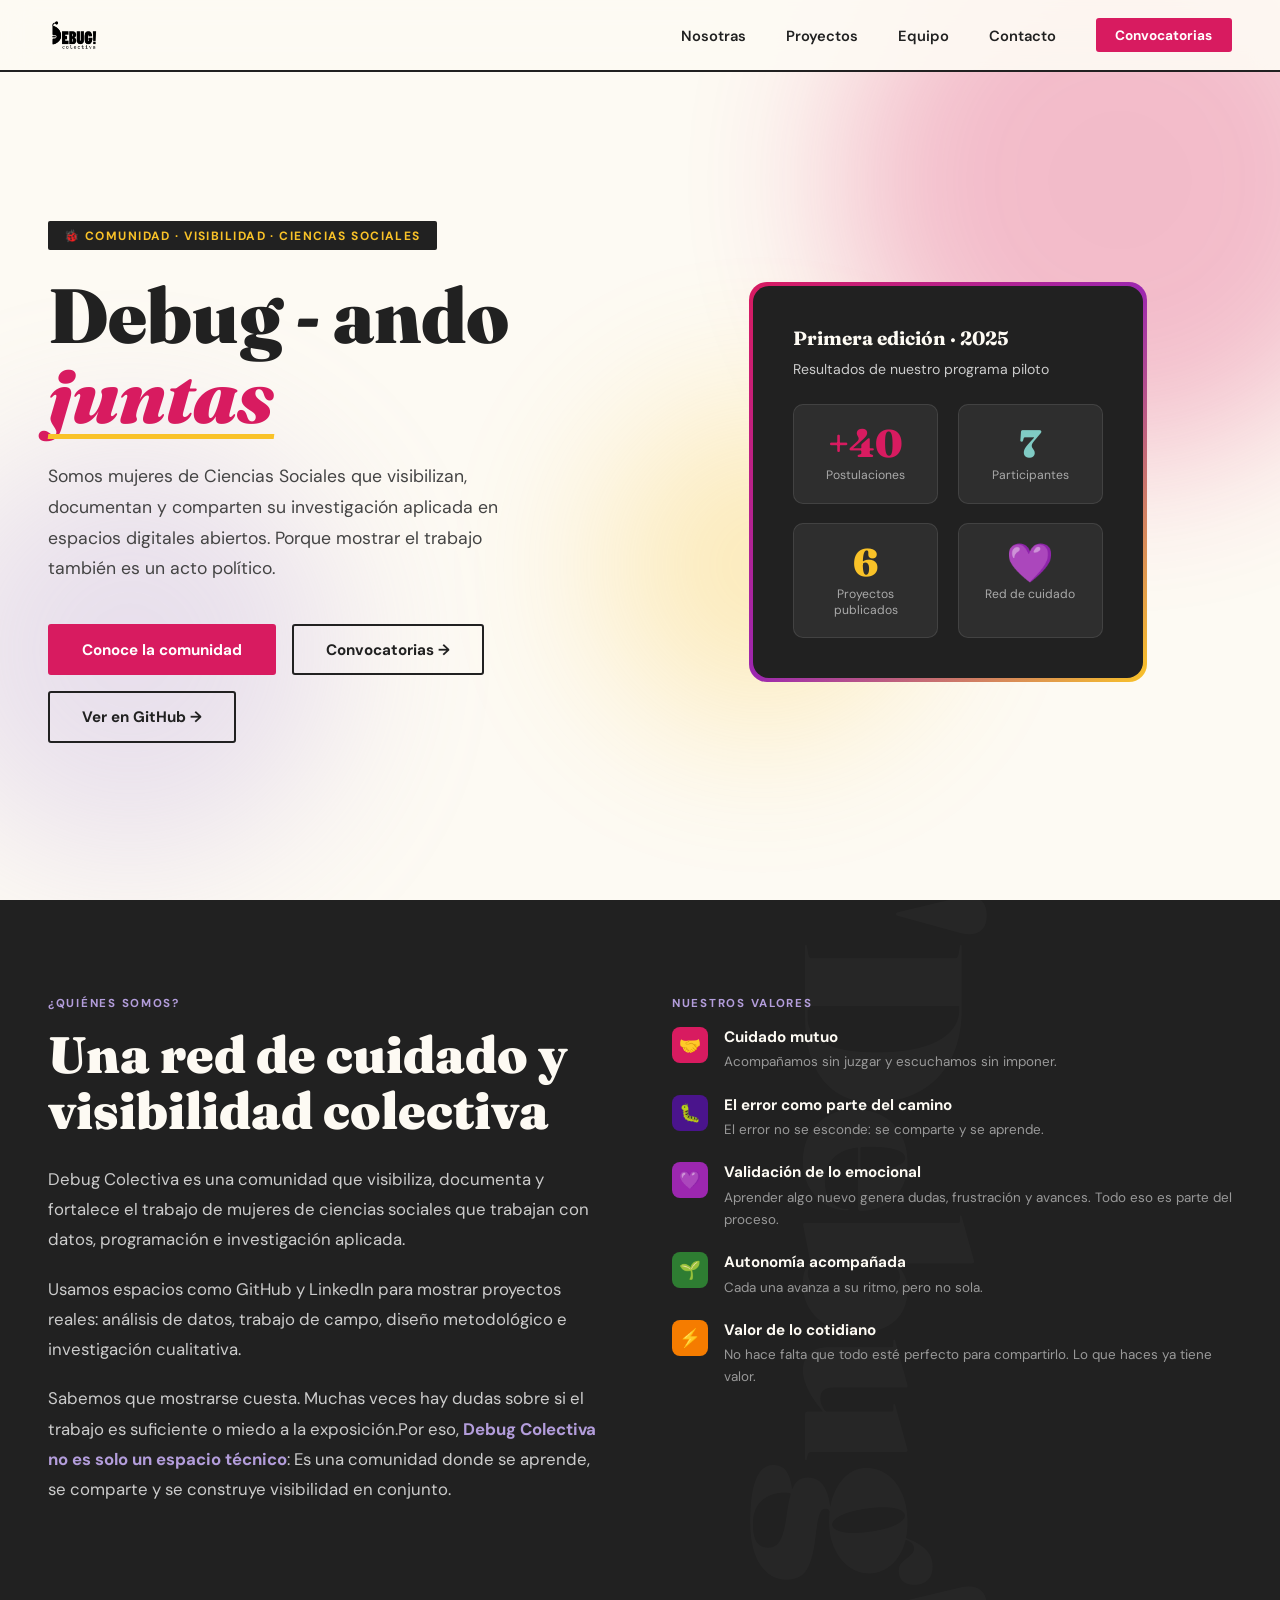
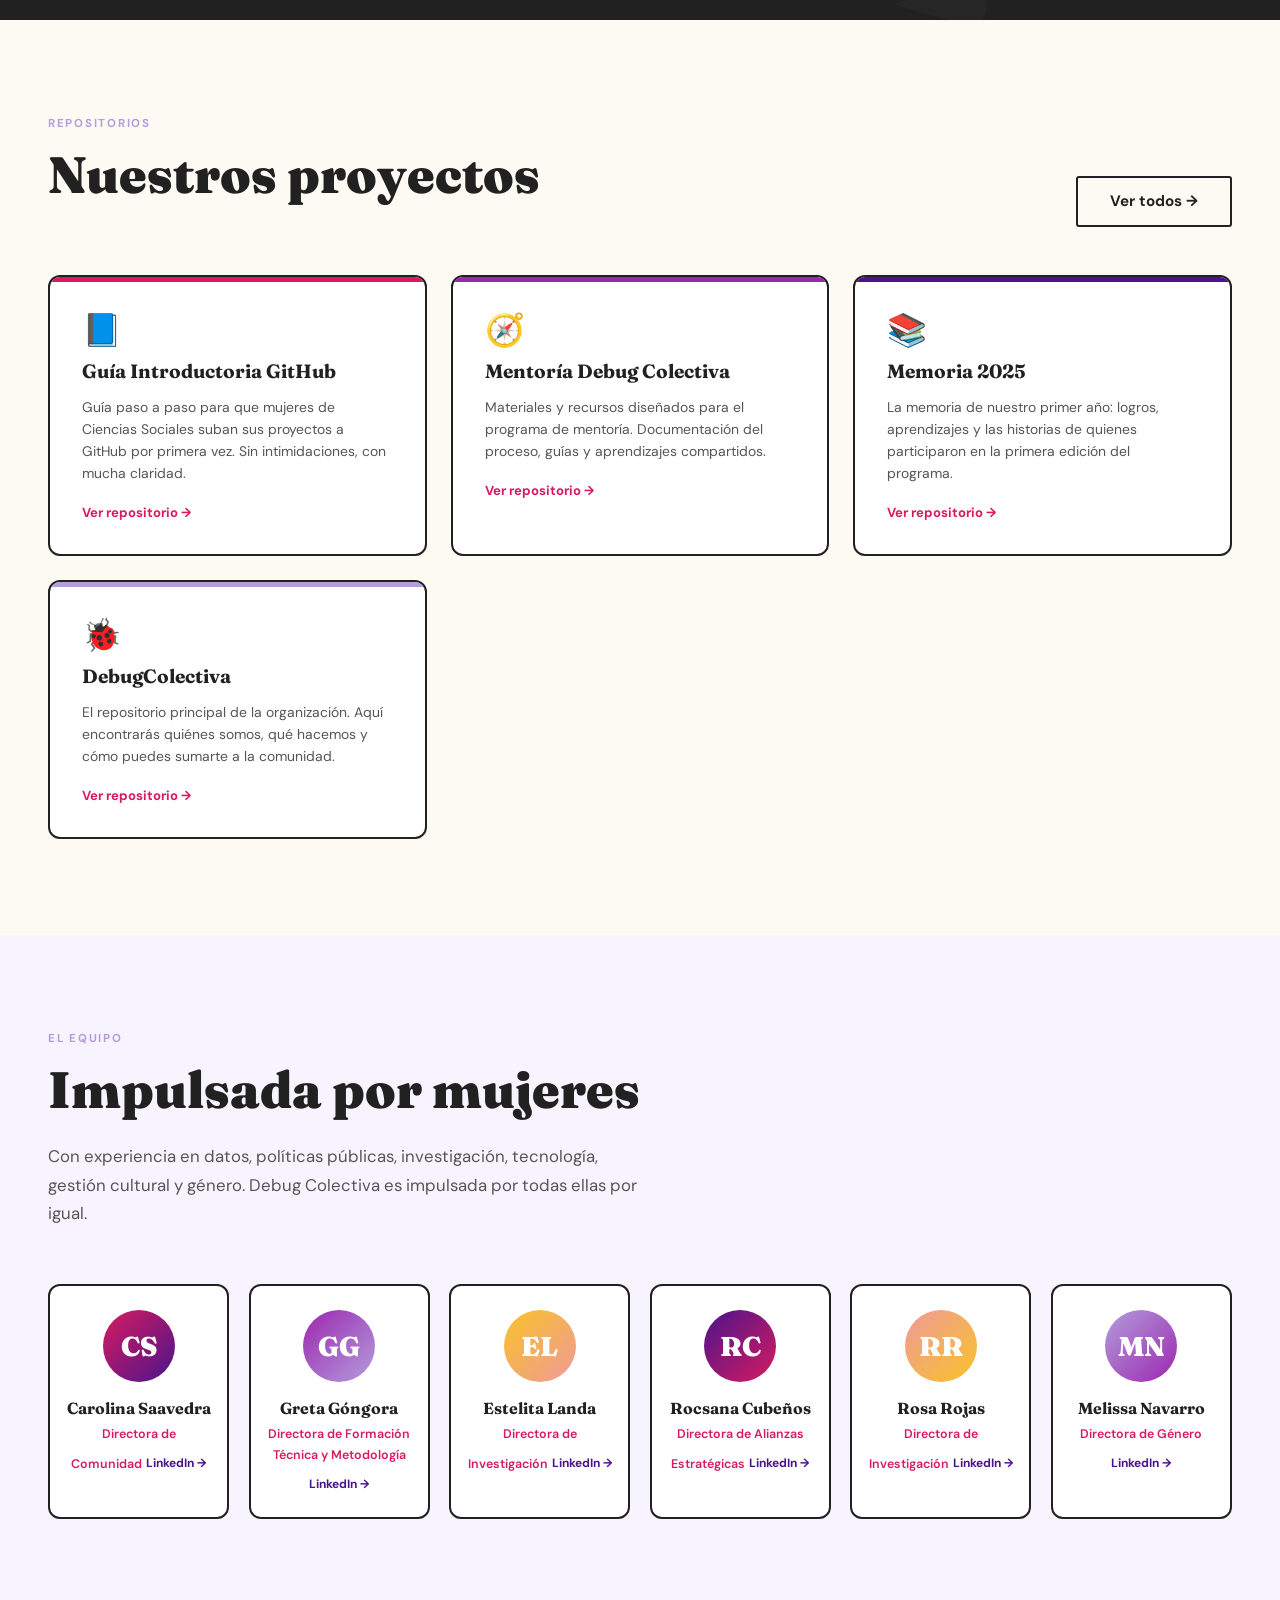
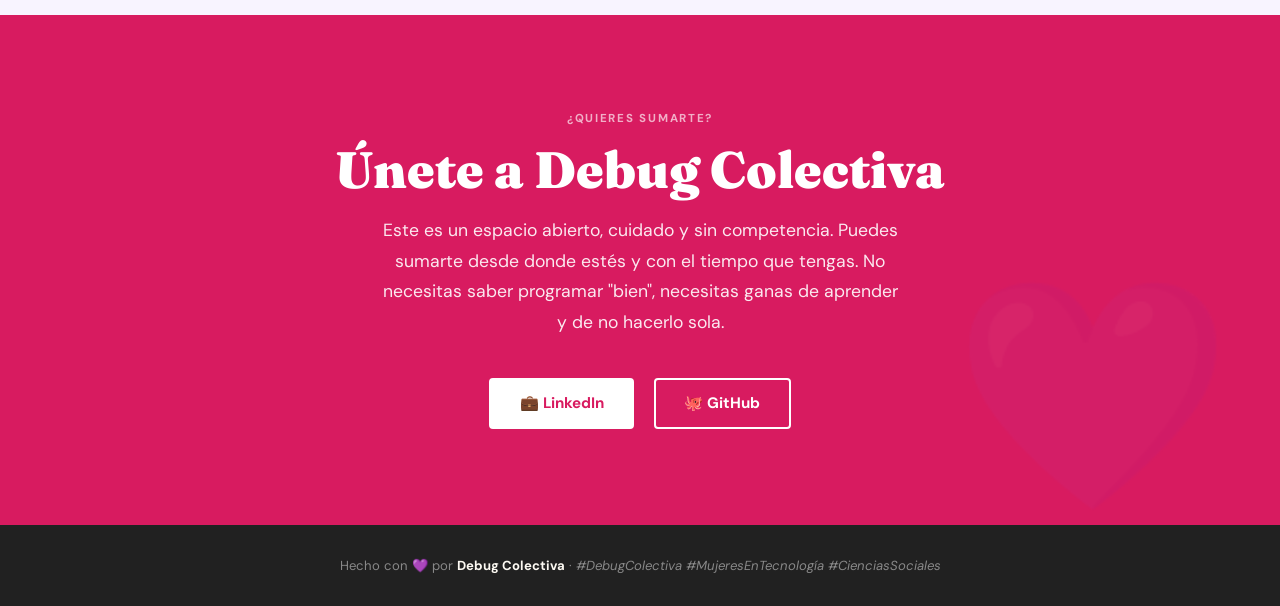
==== index.html @ fa6857b5 "Update index.html" ====
<!DOCTYPE html>
<html lang="es">
<head>
  <meta charset="UTF-8" />
  <meta name="viewport" content="width=device-width, initial-scale=1.0"/>
  <title>Debug Colectiva 🐞</title>
  <link rel="preconnect" href="https://fonts.googleapis.com"/>
  <link rel="preconnect" href="https://fonts.gstatic.com" crossorigin/>
  <link href="https://fonts.googleapis.com/css2?family=Fraunces:ital,wght@0,400;0,700;0,900;1,400&family=DM+Sans:wght@300;400;500;700&display=swap" rel="stylesheet"/>
  <style>
    :root {
      /* Paleta oficial Debug Colectiva */
      --pink:      #D81B60;  /* rosa fuerte */
      --yellow:    #F9C228;  /* amarillo */
      --lavender:  #B39DDB;  /* lila suave */
      --babyblue:  #BBDEFB;  /* celeste */
      --black:     #212121;  /* negro */
      --lilac:     #CE93D8;  /* lila medio */
      --salmon:    #EF9A9A;  /* salmón */
      --plum:      #4A148C;  /* morado oscuro */
      --purple:    #9C27B0;  /* morado */

      --ink:   #212121;
      --cream: #FDFAF3;
      --soft:  #F8F4FF;
    }

    *, *::before, *::after { box-sizing: border-box; margin: 0; padding: 0; }
    html { scroll-behavior: smooth; }

    body {
      font-family: 'DM Sans', sans-serif;
      background: var(--cream);
      color: var(--ink);
      overflow-x: hidden;
    }

    /* ── NAV ── */
    nav {
      position: fixed; top: 0; left: 0; right: 0; z-index: 100;
      display: flex; align-items: center; justify-content: space-between;
      padding: 1rem 3rem;
      background: rgba(253,250,243,0.92);
      backdrop-filter: blur(14px);
      border-bottom: 2.5px solid var(--ink);
    }
    .nav-logo img { height: 36px; display: block; }
    nav ul { list-style: none; display: flex; gap: 2.5rem; align-items: center; }
    nav ul a {
      text-decoration: none; color: var(--ink);
      font-weight: 600; font-size: .92rem;
      position: relative; padding-bottom: 3px;
    }
    nav ul a::after {
      content: ''; position: absolute; bottom: 0; left: 0;
      width: 0; height: 2.5px; background: var(--pink);
      transition: width .3s;
    }
    nav ul a:hover::after { width: 100%; }
    .nav-btn {
      display: inline-block;
      background: var(--pink); color: #fff !important;
      padding: .4rem 1.1rem; border-radius: 3px;
      font-weight: 700 !important; font-size: .85rem !important;
      text-decoration: none; border: 2px solid var(--pink);
      transition: background .2s, transform .2s;
    }
    .nav-btn::after { display: none !important; }
    .nav-btn:hover { background: var(--plum); border-color: var(--plum); transform: translateY(-2px); }

    /* ── HERO ── */
    #hero {
      min-height: 100vh;
      padding: 9rem 3rem 5rem;
      display: grid;
      grid-template-columns: 1fr 1fr;
      align-items: center; gap: 3rem;
      position: relative; overflow: hidden;
    }

    .hero-blobs { position: absolute; inset: 0; pointer-events: none; z-index: 0; }
    .blob {
      position: absolute; border-radius: 50%;
      filter: blur(80px); opacity: .28;
      animation: drift 12s ease-in-out infinite alternate;
    }
    .blob1 { width:560px; height:560px; background:var(--pink);    top:-100px; right:-120px; animation-delay:0s; }
    .blob2 { width:420px; height:420px; background:var(--lavender); bottom:40px; left:-80px;  animation-delay:-4s; }
    .blob3 { width:320px; height:320px; background:var(--yellow);   top:45%; right:28%;      animation-delay:-8s; }

    @keyframes drift {
      from { transform: translate(0,0) scale(1); }
      to   { transform: translate(28px,18px) scale(1.06); }
    }

    .hero-text { position: relative; z-index: 1; }

    .hero-tag {
      display: inline-block;
      background: var(--ink); color: var(--yellow);
      font-size: .75rem; font-weight: 700;
      letter-spacing: .12em; text-transform: uppercase;
      padding: .4rem 1rem; border-radius: 2px;
      margin-bottom: 1.6rem;
    }

    h1 {
      font-family: 'Fraunces', serif;
      font-size: clamp(3rem, 6vw, 5.5rem);
      font-weight: 900; line-height: 1.05;
      margin-bottom: 1.5rem;
    }
    h1 em {
      font-style: italic; color: var(--pink);
      position: relative;
    }
    h1 em::after {
      content: ''; position: absolute;
      bottom: 4px; left: 0; right: 0;
      height: 5px; background: var(--yellow);
      transform: skewX(-8deg);
    }

    .hero-desc {
      font-size: 1.1rem; line-height: 1.75;
      max-width: 490px; color: #444;
      margin-bottom: 2.5rem;
    }

    .hero-ctas { display: flex; gap: 1rem; flex-wrap: wrap; }

    .btn {
      display: inline-block; padding: .85rem 2rem;
      font-weight: 700; font-size: .95rem;
      text-decoration: none; border-radius: 3px;
      transition: transform .2s, box-shadow .2s;
    }
    .btn:hover { transform: translateY(-3px); box-shadow: 0 8px 24px rgba(0,0,0,.14); }
    .btn-primary  { background: var(--pink);  color: #fff; border: 2px solid var(--pink); }
    .btn-secondary{ background: transparent;  color: var(--ink); border: 2px solid var(--ink); }

    .hero-visual {
      position: relative; z-index: 1;
      display: flex; justify-content: center; align-items: center;
    }
    .hero-card {
      background: var(--ink); color: var(--cream);
      padding: 2.5rem; border-radius: 16px; max-width: 390px;
      position: relative;
    }
    .hero-card::before {
      content: ''; position: absolute; inset: -4px; border-radius: 18px;
      background: linear-gradient(135deg, var(--pink), var(--purple), var(--yellow));
      z-index: -1;
    }
    .hero-card h3 { font-family:'Fraunces',serif; font-size:1.2rem; margin-bottom:.5rem; }
    .hero-card p  { font-size:.88rem; color:#ccc; line-height:1.6; }
    .stat-grid { display:grid; grid-template-columns:1fr 1fr; gap:1.2rem; margin-top:1.5rem; }
    .stat {
      background: rgba(255,255,255,.06);
      border: 1px solid rgba(255,255,255,.1);
      border-radius: 10px; padding: 1.2rem 1rem; text-align: center;
    }
    .stat-num {
      font-family:'Fraunces',serif; font-size:2.4rem; font-weight:900; line-height:1;
    }
    .c-pink   { color: var(--pink); }
    .c-teal   { color: #80CBC4; }
    .c-yellow { color: var(--yellow); }
    .c-lav    { color: var(--lavender); }
    .stat-label { font-size:.76rem; color:#aaa; margin-top:.3rem; }

    /* ── NOSOTRAS ── */
    #nosotras {
      padding: 6rem 3rem;
      background: var(--ink); color: var(--cream);
      position: relative; overflow: hidden;
    }
    #nosotras::before {
      content: '"Debug"';
      position: absolute; right:-1rem; top:50%;
      transform: translateY(-50%) rotate(90deg);
      font-family:'Fraunces',serif; font-size:14rem; font-weight:900;
      color: rgba(255,255,255,.025); white-space:nowrap; pointer-events:none;
    }
    .section-label {
      font-size:.72rem; font-weight:700; letter-spacing:.15em; text-transform:uppercase;
      color: var(--lavender); margin-bottom:1rem;
    }
    h2 {
      font-family:'Fraunces',serif;
      font-size: clamp(2rem,4vw,3.5rem);
      font-weight:900; line-height:1.1; margin-bottom:1.5rem;
    }
    .about-grid { display:grid; grid-template-columns:1fr 1fr; gap:4rem; align-items:start; }
    .about-text p { font-size:1.05rem; line-height:1.8; color:#ccc; margin-bottom:1.2rem; }

    .values-list { list-style:none; margin-top:1rem; }
    .values-list li { display:flex; align-items:flex-start; gap:1rem; margin-bottom:1.4rem; }
    .values-list .icon {
      min-width:36px; height:36px; border-radius:8px;
      display:flex; align-items:center; justify-content:center; font-size:1.1rem;
    }
    .vi1 { background:var(--pink); }
    .vi2 { background:var(--plum); }
    .vi3 { background:var(--purple); }
    .vi4 { background:#2E7D32; }
    .vi5 { background:#F57C00; }
    .values-list strong { display:block; font-size:.95rem; color:var(--cream); margin-bottom:.2rem; }
    .values-list span   { font-size:.84rem; color:#999; line-height:1.5; }

    /* ── PROYECTOS ── */
    #proyectos { padding:6rem 3rem; background:var(--cream); }
    .projects-header {
      display:flex; justify-content:space-between; align-items:flex-end;
      margin-bottom:3rem; flex-wrap:wrap; gap:1rem;
    }
    .projects-grid {
      display:grid; grid-template-columns:repeat(auto-fill,minmax(290px,1fr)); gap:1.5rem;
    }
    .project-card {
      border: 2.5px solid var(--ink); border-radius:12px;
      padding:2rem; position:relative; overflow:hidden;
      transition: transform .25s, box-shadow .25s;
      background: #fff;
    }
    .project-card:hover { transform:translateY(-6px); box-shadow:7px 7px 0 var(--ink); }
    .accent-bar { position:absolute; top:0; left:0; right:0; height:5px; }
    .project-card:nth-child(1) .accent-bar { background:var(--pink); }
    .project-card:nth-child(2) .accent-bar { background:var(--purple); }
    .project-card:nth-child(3) .accent-bar { background:var(--plum); }
    .project-card:nth-child(4) .accent-bar { background:var(--lavender); }
    .project-card h3 { font-family:'Fraunces',serif; font-size:1.2rem; font-weight:700; margin:.5rem 0 .8rem; }
    .project-card p  { font-size:.87rem; color:#555; line-height:1.6; }
    .project-card a  {
      display:inline-flex; align-items:center; gap:.4rem;
      margin-top:1.2rem; font-size:.82rem; font-weight:700;
      text-decoration:none; color:var(--pink);
    }
    .project-card a:hover { text-decoration:underline; }
    .project-emoji { font-size:2rem; }

    /* ── EQUIPO ── */
    #equipo { padding:6rem 3rem; background:var(--soft); }
    .team-intro { max-width:600px; margin-bottom:3.5rem; }
    .team-intro p { color:#555; font-size:1.05rem; line-height:1.7; margin-top:.8rem; }

    .team-grid {
      display:grid; grid-template-columns:repeat(6,1fr); gap:1.2rem;
    }
    @media (max-width:1100px) {
      .team-grid { grid-template-columns:repeat(3,1fr); }
    }
    @media (max-width:600px) {
      .team-grid { grid-template-columns:repeat(2,1fr); }
    }
    .member-card {
      background:#fff; border:2.5px solid var(--ink);
      border-radius:12px; padding:1.5rem 1rem; text-align:center;
      transition:transform .25s, box-shadow .25s;
      text-decoration:none; color:inherit; display:block;
    }
    .member-card:hover { transform:translateY(-5px) rotate(-1deg); box-shadow:6px 6px 0 var(--pink); }
    .avatar {
      width:72px; height:72px; border-radius:50%;
      margin:0 auto 1rem;
      display:flex; align-items:center; justify-content:center;
      font-family:'Fraunces',serif; font-size:1.7rem; font-weight:900; color:#fff;
    }
    .av1 { background: linear-gradient(135deg, var(--pink),    var(--plum)); }
    .av2 { background: linear-gradient(135deg, var(--purple),  var(--lavender)); }
    .av3 { background: linear-gradient(135deg, var(--yellow),  var(--salmon)); }
    .av4 { background: linear-gradient(135deg, var(--plum),    var(--pink)); }
    .av5 { background: linear-gradient(135deg, var(--salmon),  var(--yellow)); }
    .av6 { background: linear-gradient(135deg, var(--lavender), var(--purple)); }
    .member-card h4 { font-family:'Fraunces',serif; font-weight:700; font-size:1rem; margin-bottom:.25rem; }
    .member-card .role { font-size:.78rem; color: var(--pink); font-weight:600; }
    .li-link {
      display:inline-block; margin-top:.8rem;
      font-size:.75rem; font-weight:700;
      color:var(--plum); text-decoration:none;
    }
    .li-link:hover { text-decoration:underline; }

    .alumni-section { margin-top:3rem; }
    .alumni-section h3 { font-family:'Fraunces',serif; font-size:1.3rem; margin-bottom:1.2rem; color:#777; }
    .alumni-list { display:flex; flex-wrap:wrap; gap:.6rem; }
    .alumni-chip {
      background:#fff; border:2px solid #ddd; border-radius:30px;
      padding:.45rem 1rem; font-size:.82rem; text-decoration:none; color:#555;
      transition:border-color .2s, color .2s;
    }
    .alumni-chip:hover { border-color:var(--pink); color:var(--pink); }

    /* ── CONTACTO ── */
    #contacto {
      padding:6rem 3rem; text-align:center;
      background: var(--pink); color:#fff;
      position:relative; overflow:hidden;
    }
    #contacto::after {
      content:'💜'; position:absolute; right:3rem; bottom:-1rem;
      font-size:14rem; opacity:.08; pointer-events:none;
    }
    #contacto .section-label { color:rgba(255,255,255,.65); }
    #contacto h2   { color:#fff; margin-bottom:1rem; }
    #contacto p    { font-size:1.1rem; opacity:.9; max-width:520px; margin:0 auto 2.5rem; line-height:1.75; }

    .contact-links { display:flex; justify-content:center; gap:1.2rem; flex-wrap:wrap; }
    .contact-link {
      display:flex; align-items:center; gap:.6rem;
      background:#fff; color:var(--pink);
      padding:.85rem 1.8rem; border-radius:4px;
      font-weight:700; font-size:.95rem;
      text-decoration:none; border:2px solid #fff;
      transition:transform .2s, box-shadow .2s;
    }
    .contact-link:hover { transform:translateY(-3px); box-shadow:0 8px 24px rgba(0,0,0,.2); }
    .contact-link.ghost { background:transparent; color:#fff; }
    .contact-link.ghost:hover { background:rgba(255,255,255,.1); }

    /* ── FOOTER ── */
    footer { background:var(--ink); color:#888; text-align:center; padding:2rem; font-size:.82rem; }
    footer strong { color:var(--cream); }

    /* ── REVEAL ── */
    .reveal { opacity:0; transform:translateY(28px); transition:opacity .7s ease, transform .7s ease; }
    .reveal.visible { opacity:1; transform:translateY(0); }

    /* ── RESPONSIVE ── */
    @media (max-width:768px) {
      nav { padding:1rem 1.5rem; }
      nav ul { gap:1.2rem; }
      #hero { grid-template-columns:1fr; padding:7rem 1.5rem 4rem; }
      .hero-visual { display:none; }
      .about-grid { grid-template-columns:1fr; gap:2rem; }
      #nosotras, #proyectos, #equipo, #contacto { padding:4rem 1.5rem; }
    }
  </style>
</head>
<body>

<!-- NAV -->
<nav>
  <div class="nav-logo">
    <img src="DebugLogo_negro.png" alt="Debug Colectiva" style="height:38px;display:block;" />
  </div>
  <ul>
    <li><a href="#nosotras">Nosotras</a></li>
    <li><a href="#proyectos">Proyectos</a></li>
    <li><a href="#equipo">Equipo</a></li>
    <li><a href="#contacto">Contacto</a></li>
    <li><a href="convocatorias.html" class="nav-btn"> Convocatorias</a></li>
  </ul>
</nav>

<!-- HERO -->
<section id="hero">
  <div class="hero-blobs">
    <div class="blob blob1"></div>
    <div class="blob blob2"></div>
    <div class="blob blob3"></div>
  </div>
  <div class="hero-text reveal">
    <div class="hero-tag">🐞 Comunidad · Visibilidad · Ciencias Sociales</div>
    <h1>Debug - ando<br><em>juntas</em></h1>
    <p class="hero-desc">
      Somos mujeres de Ciencias Sociales que visibilizan, documentan y comparten 
      su investigación aplicada en espacios digitales abiertos.
      Porque mostrar el trabajo también es un acto político.
    </p>
    <div class="hero-ctas">
      <a href="#nosotras" class="btn btn-primary">Conoce la comunidad</a>
      <a href="convocatorias.html" class="btn btn-secondary"> Convocatorias →</a>
      <a href="https://github.com/DebugColectiva" target="_blank" class="btn btn-secondary">Ver en GitHub →</a>
    </div>
  </div>
  <div class="hero-visual reveal">
    <div class="hero-card">
      <h3>Primera edición · 2025</h3>
      <p>Resultados de nuestro programa piloto</p>
      <div class="stat-grid">
        <div class="stat"><div class="stat-num c-pink">+40</div><div class="stat-label">Postulaciones</div></div>
        <div class="stat"><div class="stat-num c-teal">7</div><div class="stat-label">Participantes</div></div>
        <div class="stat"><div class="stat-num c-yellow">6</div><div class="stat-label">Proyectos publicados</div></div>
        <div class="stat"><div class="stat-num c-lav">💜</div><div class="stat-label">Red de cuidado</div></div>
      </div>
    </div>
  </div>
</section>

<!-- NOSOTRAS -->
<section id="nosotras">
  <div class="about-grid">
    <div class="about-text reveal">
      <div class="section-label">¿Quiénes somos?</div>
      <h2>Una red de cuidado y visibilidad colectiva</h2>
      <p>
        Debug Colectiva es una comunidad que visibiliza, documenta y fortalece el trabajo de mujeres de 
        ciencias sociales que trabajan con datos, programación e investigación aplicada.
      </p>
      <p>
        Usamos espacios como GitHub y LinkedIn para mostrar proyectos reales: 
        análisis de datos, trabajo de campo, diseño metodológico e investigación cualitativa.
      </p>
      <p>
        Sabemos que mostrarse cuesta. Muchas veces hay dudas sobre si el trabajo es suficiente o miedo a la exposición.Por eso,
        <strong style="color:var(--lavender)">Debug Colectiva no es solo un espacio técnico</strong>: 
        Es una comunidad donde se aprende, se comparte y se construye visibilidad en conjunto.
      </p>
    </div>
    <div class="reveal">
      <div class="section-label">Nuestros valores</div>
      <ul class="values-list">
        <li><span class="icon vi1">🤝</span><div><strong>Cuidado mutuo</strong><span>Acompañamos sin juzgar y escuchamos sin imponer.</span></div></li>
        <li><span class="icon vi2">🐛</span><div><strong>El error como parte del camino</strong><span>El error no se esconde: se comparte y se aprende.</span></div></li>
        <li><span class="icon vi3">💜</span><div><strong>Validación de lo emocional</strong><span>Aprender algo nuevo genera dudas, frustración y avances. Todo eso es parte del proceso.</span></div></li>
        <li><span class="icon vi4">🌱</span><div><strong>Autonomía acompañada</strong><span>Cada una avanza a su ritmo, pero no sola.</span></div></li>
        <li><span class="icon vi5">⚡</span><div><strong>Valor de lo cotidiano</strong><span>No hace falta que todo esté perfecto para compartirlo. Lo que haces ya tiene valor.</span></div></li>
      </ul>
    </div>
  </div>
</section>

<!-- PROYECTOS -->
<section id="proyectos">
  <div class="projects-header reveal">
    <div>
      <div class="section-label">Repositorios</div>
      <h2>Nuestros proyectos</h2>
    </div>
    <a href="https://github.com/DebugColectiva" target="_blank" class="btn btn-secondary">Ver todos →</a>
  </div>
  <div class="projects-grid">
    <div class="project-card reveal">
      <div class="accent-bar"></div>
      <div class="project-emoji">📘</div>
      <h3>Guía Introductoria GitHub</h3>
      <p>Guía paso a paso para que mujeres de Ciencias Sociales suban sus proyectos a GitHub por primera vez. Sin intimidaciones, con mucha claridad.</p>
      <a href="https://github.com/DebugColectiva/Gu-a_Introductoria_GitHub" target="_blank">Ver repositorio →</a>
    </div>
    <div class="project-card reveal">
      <div class="accent-bar"></div>
      <div class="project-emoji">🧭</div>
      <h3>Mentoría Debug Colectiva</h3>
      <p>Materiales y recursos diseñados para el programa de mentoría. Documentación del proceso, guías y aprendizajes compartidos.</p>
      <a href="https://github.com/DebugColectiva/Mentoria_debug_colectiva" target="_blank">Ver repositorio →</a>
    </div>
    <div class="project-card reveal">
      <div class="accent-bar"></div>
      <div class="project-emoji">📚</div>
      <h3>Memoria 2025</h3>
      <p>La memoria de nuestro primer año: logros, aprendizajes y las historias de quienes participaron en la primera edición del programa.</p>
      <a href="https://github.com/DebugColectiva/Memoria_2025_Debug-Colectiva" target="_blank">Ver repositorio →</a>
    </div>
    <div class="project-card reveal">
      <div class="accent-bar"></div>
      <div class="project-emoji">🐞</div>
      <h3>DebugColectiva</h3>
      <p>El repositorio principal de la organización. Aquí encontrarás quiénes somos, qué hacemos y cómo puedes sumarte a la comunidad.</p>
      <a href="https://github.com/DebugColectiva/DebugColectiva" target="_blank">Ver repositorio →</a>
    </div>
  </div>
</section>

<!-- EQUIPO -->
<section id="equipo">
  <div class="team-intro reveal">
    <div class="section-label">El equipo</div>
    <h2>Impulsada por mujeres</h2>
    <p>Con experiencia en datos, políticas públicas, investigación, tecnología, gestión cultural y género. Debug Colectiva es impulsada por todas ellas por igual.</p>
  </div>
  <div class="team-grid">
    <a href="https://www.linkedin.com/in/carolina-saavedra-pena/" target="_blank" class="member-card reveal">
      <div class="avatar av1">CS</div>
      <h4>Carolina Saavedra</h4>
      <span class="role">Directora de Comunidad</span>
      <div class="li-link">LinkedIn →</div>
    </a>
    <a href="https://www.linkedin.com/in/greta-gongora/" target="_blank" class="member-card reveal">
      <div class="avatar av2">GG</div>
      <h4>Greta Góngora</h4>
      <span class="role">Directora de Formación Técnica y Metodología</span>
      <div class="li-link">LinkedIn →</div>
    </a>
    <a href="https://www.linkedin.com/in/estelita-landa-oliva-43167b385/" target="_blank" class="member-card reveal">
      <div class="avatar av3">EL</div>
      <h4>Estelita Landa</h4>
      <span class="role">Directora de Investigación</span>
      <div class="li-link">LinkedIn →</div>
    </a>
    <a href="https://www.linkedin.com/in/yeny-rocsana-cube%C3%B1os-l%C3%B3pez-b60315230/" target="_blank" class="member-card reveal">
      <div class="avatar av4">RC</div>
      <h4>Rocsana Cubeños</h4>
      <span class="role">Directora de Alianzas Estratégicas</span>
      <div class="li-link">LinkedIn →</div>
    </a>
    <a href="https://www.linkedin.com/in/rosa-angela-rojas-huaman/" target="_blank" class="member-card reveal">
      <div class="avatar av5">RR</div>
      <h4>Rosa Rojas</h4>
      <span class="role">Directora de Investigación</span>
      <div class="li-link">LinkedIn →</div>
    </a>
    <a href="https://www.linkedin.com/in/melissanavarroreyes/" target="_blank" class="member-card reveal">
      <div class="avatar av6">MN</div>
      <h4>Melissa Navarro</h4>
      <span class="role">Directora de Género</span>
      <div class="li-link">LinkedIn →</div>
    </a>
  </div>
</section>

<!-- CONTACTO -->
<section id="contacto">
  <div class="reveal">
    <div class="section-label">¿Quieres sumarte?</div>
    <h2>Únete a Debug Colectiva</h2>
    <p>
      Este es un espacio abierto, cuidado y sin competencia.
      Puedes sumarte desde donde estés y con el tiempo que tengas.
      No necesitas saber programar "bien", necesitas ganas de aprender y de no hacerlo sola.
    </p>
    <div class="contact-links">
      <a href="https://www.linkedin.com/company/debug-colectiva/" target="_blank" class="contact-link">💼 LinkedIn</a>
      <a href="https://github.com/DebugColectiva" target="_blank" class="contact-link ghost">🐙 GitHub</a>
    </div>
  </div>
</section>

<!-- FOOTER -->
<footer>
  <p>Hecho con 💜 por <strong>Debug Colectiva</strong> · <em>#DebugColectiva #MujeresEnTecnología #CienciasSociales</em></p>
</footer>

<script>
  const observer = new IntersectionObserver((entries) => {
    entries.forEach(entry => {
      if (entry.isIntersecting) {
        setTimeout(() => entry.target.classList.add('visible'), 80);
        observer.unobserve(entry.target);
      }
    });
  }, { threshold: 0.12 });
  document.querySelectorAll('.reveal').forEach(el => observer.observe(el));
</script>
</body>
</html>
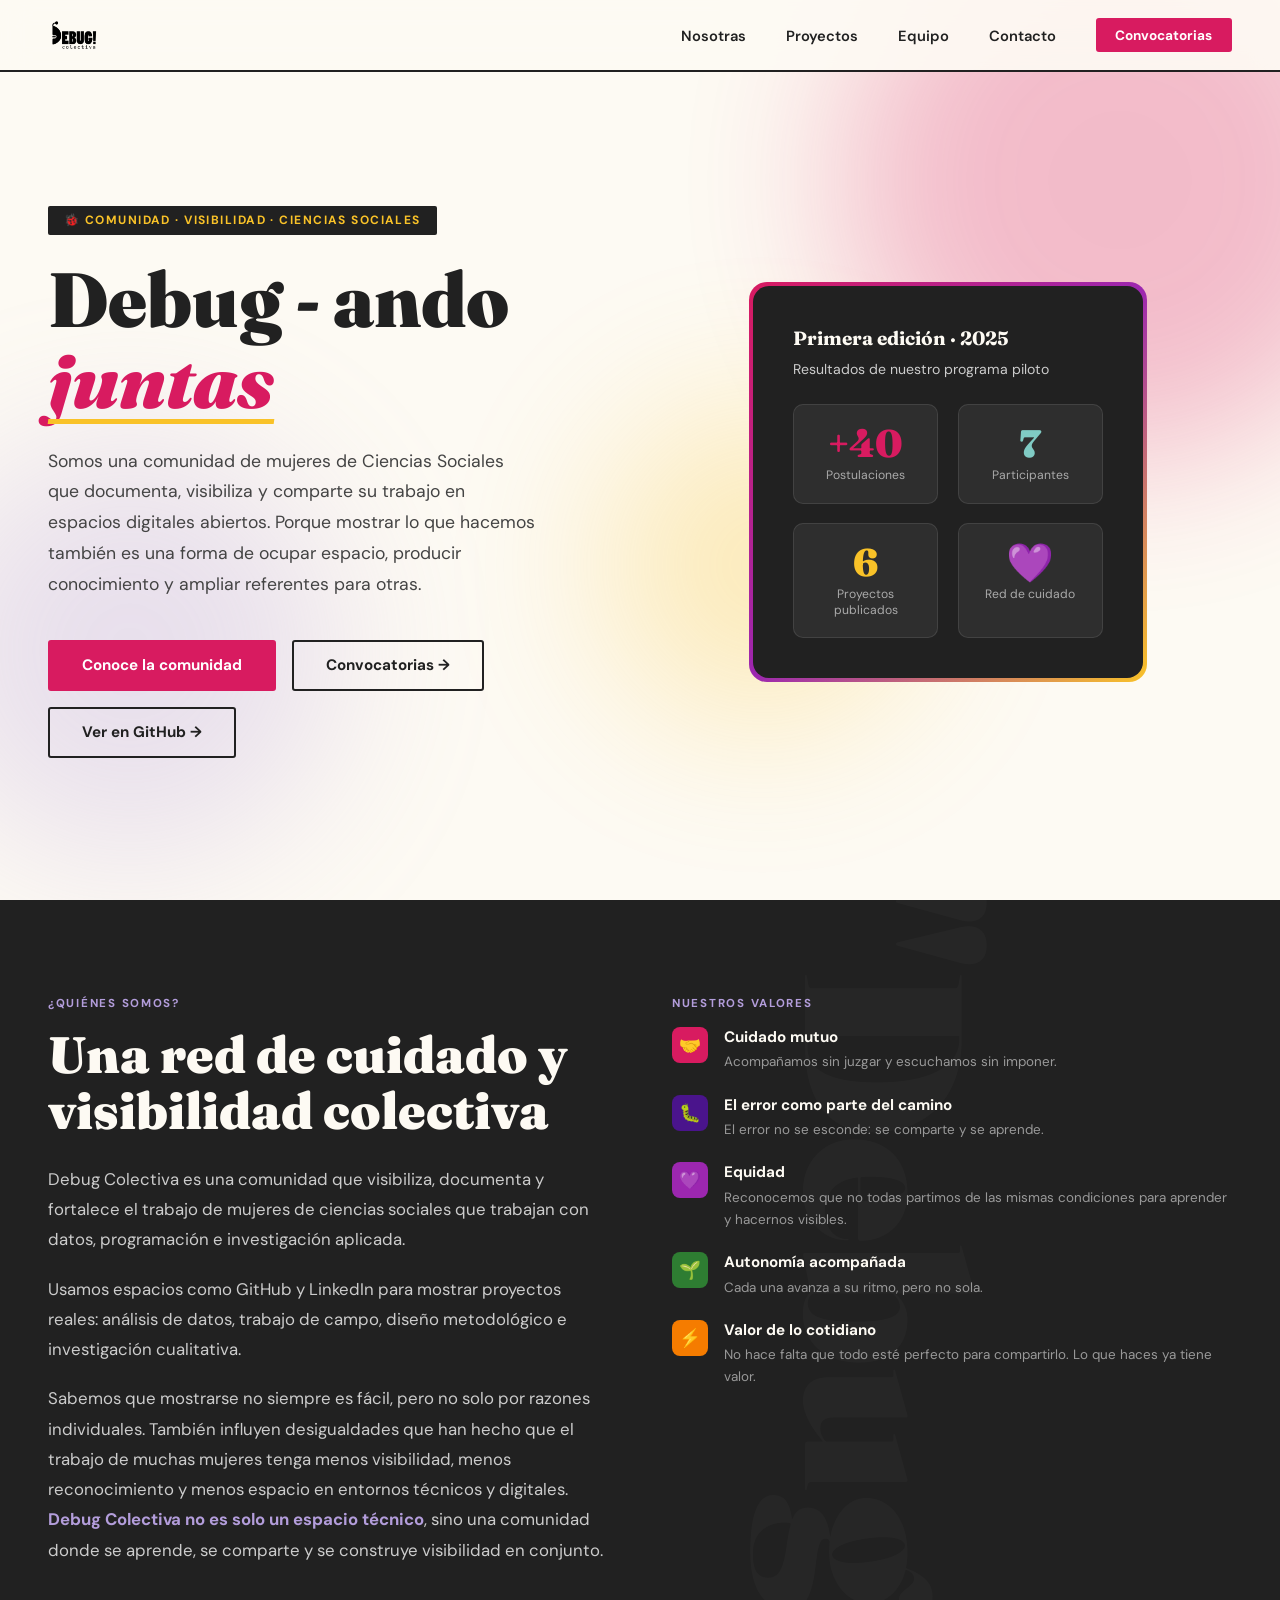
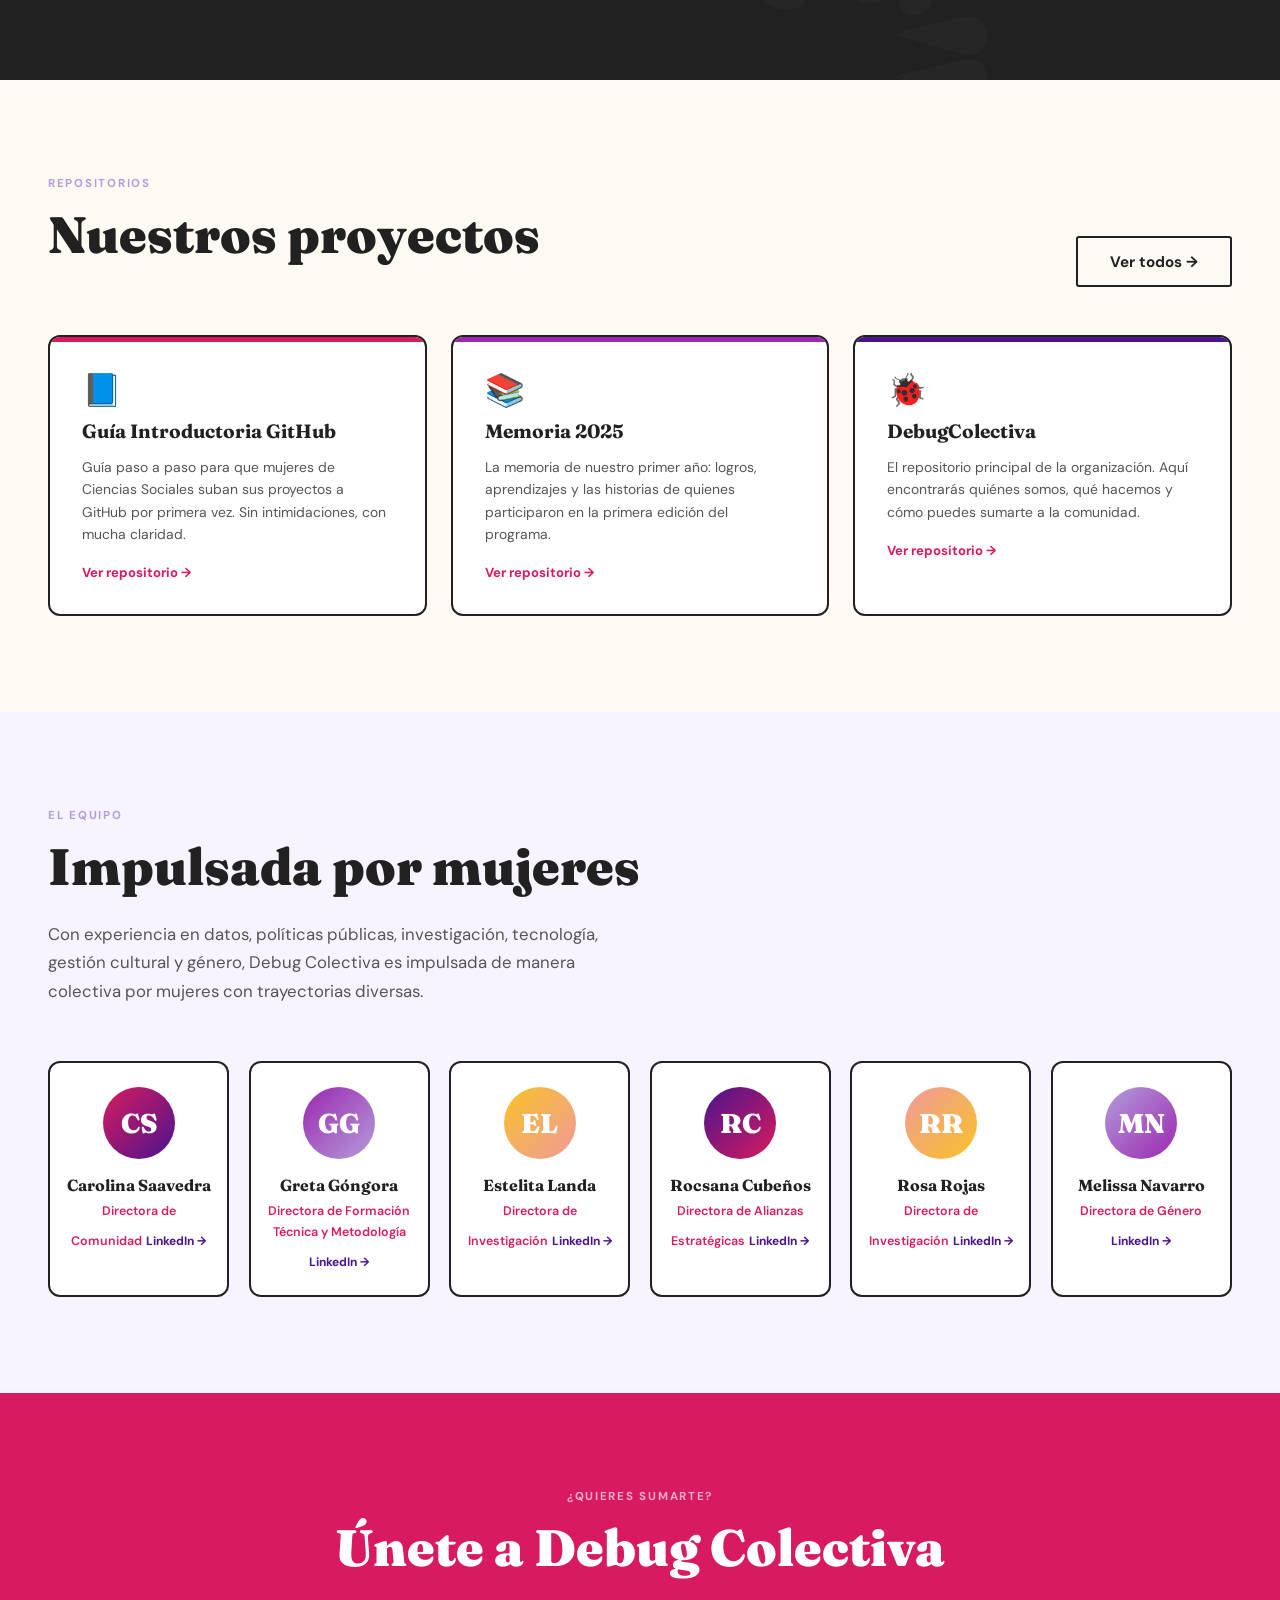
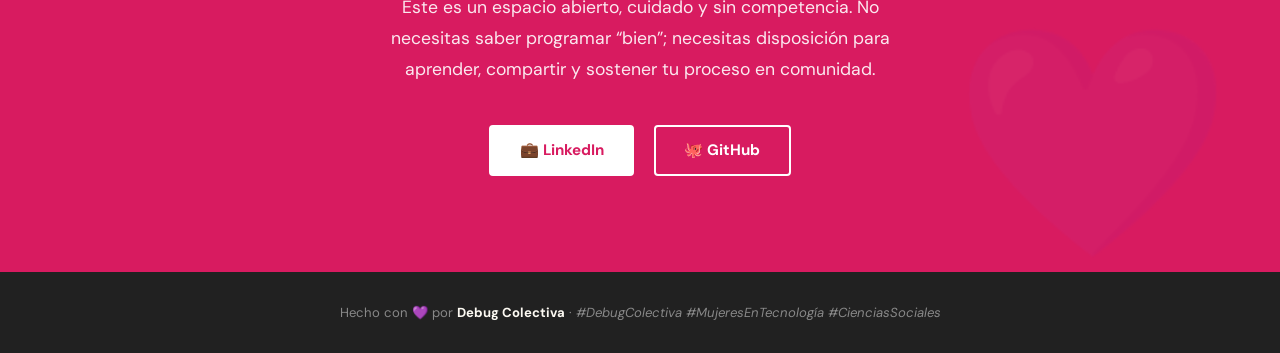
==== commit b31c6c8a: "uploading  web file" ====
--- a/index.html
+++ b/index.html
@@ -365,9 +365,8 @@
     <div class="hero-tag">🐞 Comunidad · Visibilidad · Ciencias Sociales</div>
     <h1>Debug - ando<br><em>juntas</em></h1>
     <p class="hero-desc">
-      Somos mujeres de Ciencias Sociales que visibilizan, documentan y comparten 
-      su investigación aplicada en espacios digitales abiertos.
-      Porque mostrar el trabajo también es un acto político.
+      Somos una comunidad de mujeres de Ciencias Sociales que documenta, visibiliza y comparte su trabajo en espacios digitales abiertos. 
+      Porque mostrar lo que hacemos también es una forma de ocupar espacio, producir conocimiento y ampliar referentes para otras.
     </p>
     <div class="hero-ctas">
       <a href="#nosotras" class="btn btn-primary">Conoce la comunidad</a>
@@ -404,9 +403,9 @@
         análisis de datos, trabajo de campo, diseño metodológico e investigación cualitativa.
       </p>
       <p>
-        Sabemos que mostrarse cuesta. Muchas veces hay dudas sobre si el trabajo es suficiente o miedo a la exposición.Por eso,
-        <strong style="color:var(--lavender)">Debug Colectiva no es solo un espacio técnico</strong>: 
-        Es una comunidad donde se aprende, se comparte y se construye visibilidad en conjunto.
+        Sabemos que mostrarse no siempre es fácil, pero no solo por razones individuales. También influyen desigualdades que han hecho que el trabajo de muchas mujeres tenga menos visibilidad, menos reconocimiento y menos espacio en entornos técnicos y digitales. 
+        <strong style="color:var(--lavender)">Debug Colectiva no es solo un espacio técnico</strong>, 
+        sino una comunidad donde se aprende, se comparte y se construye visibilidad en conjunto.
       </p>
     </div>
     <div class="reveal">
@@ -414,7 +413,7 @@
       <ul class="values-list">
         <li><span class="icon vi1">🤝</span><div><strong>Cuidado mutuo</strong><span>Acompañamos sin juzgar y escuchamos sin imponer.</span></div></li>
         <li><span class="icon vi2">🐛</span><div><strong>El error como parte del camino</strong><span>El error no se esconde: se comparte y se aprende.</span></div></li>
-        <li><span class="icon vi3">💜</span><div><strong>Validación de lo emocional</strong><span>Aprender algo nuevo genera dudas, frustración y avances. Todo eso es parte del proceso.</span></div></li>
+        <li><span class="icon vi3">💜</span><div><strong>Equidad</strong><span>Reconocemos que no todas partimos de las mismas condiciones para aprender y hacernos visibles.</span></div></li>
         <li><span class="icon vi4">🌱</span><div><strong>Autonomía acompañada</strong><span>Cada una avanza a su ritmo, pero no sola.</span></div></li>
         <li><span class="icon vi5">⚡</span><div><strong>Valor de lo cotidiano</strong><span>No hace falta que todo esté perfecto para compartirlo. Lo que haces ya tiene valor.</span></div></li>
       </ul>
@@ -441,13 +440,6 @@
     </div>
     <div class="project-card reveal">
       <div class="accent-bar"></div>
-      <div class="project-emoji">🧭</div>
-      <h3>Mentoría Debug Colectiva</h3>
-      <p>Materiales y recursos diseñados para el programa de mentoría. Documentación del proceso, guías y aprendizajes compartidos.</p>
-      <a href="https://github.com/DebugColectiva/Mentoria_debug_colectiva" target="_blank">Ver repositorio →</a>
-    </div>
-    <div class="project-card reveal">
-      <div class="accent-bar"></div>
       <div class="project-emoji">📚</div>
       <h3>Memoria 2025</h3>
       <p>La memoria de nuestro primer año: logros, aprendizajes y las historias de quienes participaron en la primera edición del programa.</p>
@@ -468,7 +460,7 @@
   <div class="team-intro reveal">
     <div class="section-label">El equipo</div>
     <h2>Impulsada por mujeres</h2>
-    <p>Con experiencia en datos, políticas públicas, investigación, tecnología, gestión cultural y género. Debug Colectiva es impulsada por todas ellas por igual.</p>
+    <p>Con experiencia en datos, políticas públicas, investigación, tecnología, gestión cultural y género, Debug Colectiva es impulsada de manera colectiva por mujeres con trayectorias diversas.</p>
   </div>
   <div class="team-grid">
     <a href="https://www.linkedin.com/in/carolina-saavedra-pena/" target="_blank" class="member-card reveal">
@@ -517,8 +509,7 @@
     <h2>Únete a Debug Colectiva</h2>
     <p>
       Este es un espacio abierto, cuidado y sin competencia.
-      Puedes sumarte desde donde estés y con el tiempo que tengas.
-      No necesitas saber programar "bien", necesitas ganas de aprender y de no hacerlo sola.
+       No necesitas saber programar “bien”; necesitas disposición para aprender, compartir y sostener tu proceso en comunidad.
     </p>
     <div class="contact-links">
       <a href="https://www.linkedin.com/company/debug-colectiva/" target="_blank" class="contact-link">💼 LinkedIn</a>
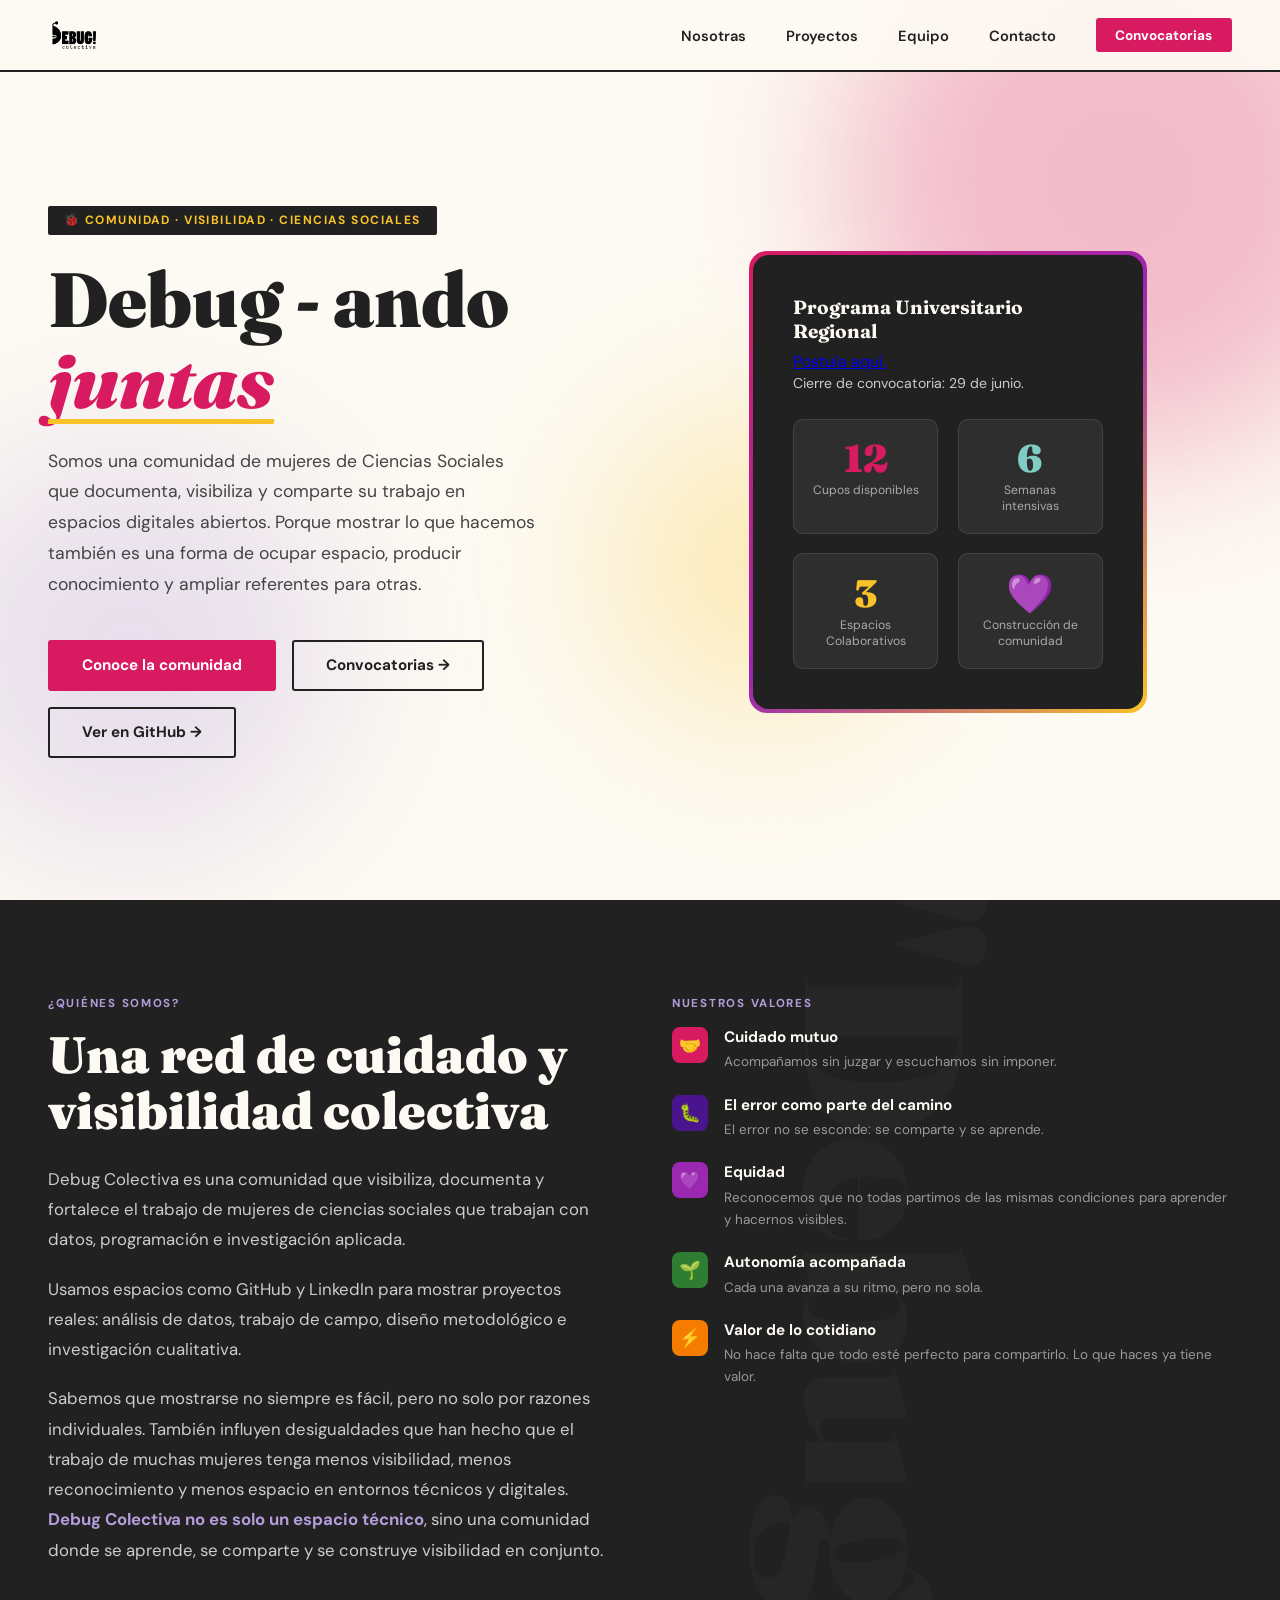
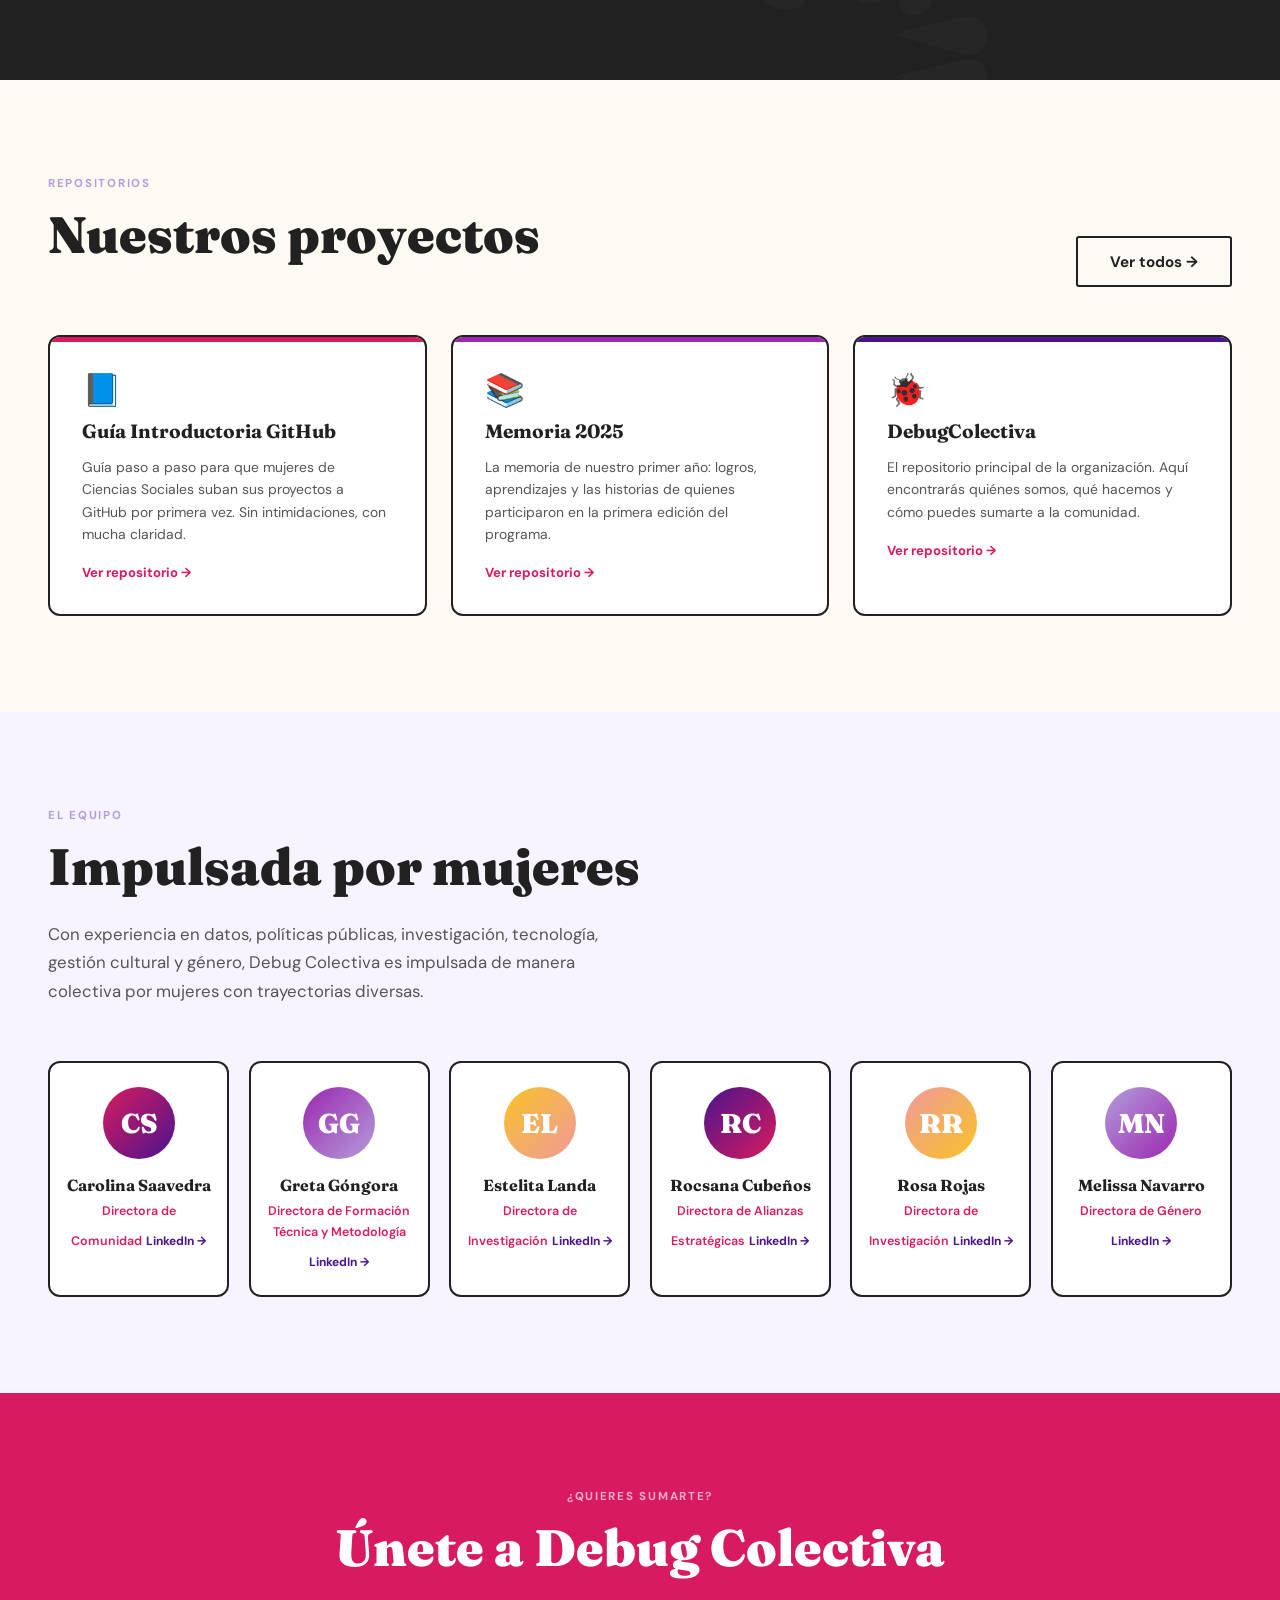
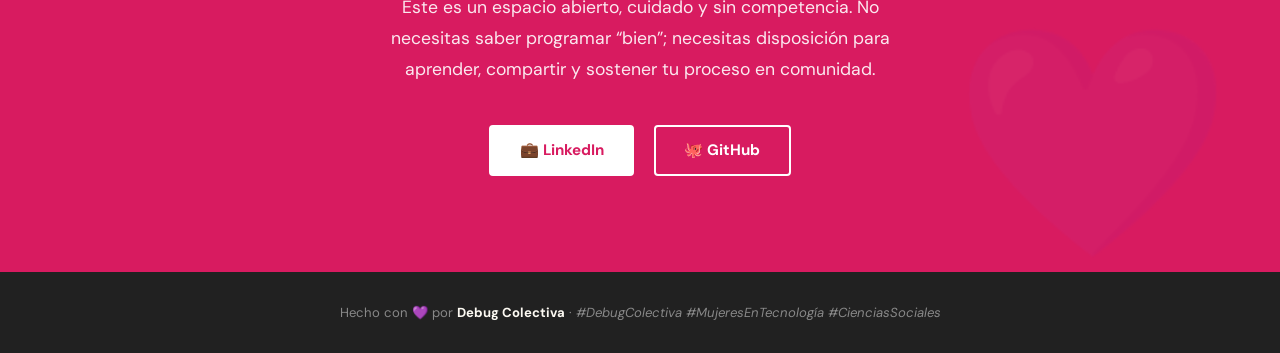
==== commit c9794a55: "updating index" ====
--- a/index.html
+++ b/index.html
@@ -327,15 +327,132 @@
     .reveal { opacity:0; transform:translateY(28px); transition:opacity .7s ease, transform .7s ease; }
     .reveal.visible { opacity:1; transform:translateY(0); }
 
+    /* ── HAMBURGER ── */
+    .nav-hamburger {
+      display: none; flex-direction: column; gap: 5px;
+      cursor: pointer; padding: .4rem; background: none; border: none;
+    }
+    .nav-hamburger span {
+      display: block; width: 24px; height: 2.5px;
+      background: var(--ink); border-radius: 2px;
+      transition: transform .3s, opacity .3s;
+    }
+    .nav-hamburger.open span:nth-child(1) { transform: translateY(7.5px) rotate(45deg); }
+    .nav-hamburger.open span:nth-child(2) { opacity: 0; }
+    .nav-hamburger.open span:nth-child(3) { transform: translateY(-7.5px) rotate(-45deg); }
+
     /* ── RESPONSIVE ── */
-    @media (max-width:768px) {
-      nav { padding:1rem 1.5rem; }
-      nav ul { gap:1.2rem; }
-      #hero { grid-template-columns:1fr; padding:7rem 1.5rem 4rem; }
-      .hero-visual { display:none; }
-      .about-grid { grid-template-columns:1fr; gap:2rem; }
-      #nosotras, #proyectos, #equipo, #contacto { padding:4rem 1.5rem; }
-    }
+    @media (max-width: 768px) {
+      /* nav mobile */
+      nav { padding: 1rem 1.5rem; }
+      .nav-hamburger { display: flex; }
+      nav ul {
+        display: none; flex-direction: column;
+        position: fixed; top: 65px; left: 0; right: 0;
+        background: var(--cream); border-bottom: 2.5px solid var(--ink);
+        padding: 1.5rem 1.5rem 2rem; gap: 1.2rem; z-index: 99;
+      }
+      nav ul.open { display: flex; }
+      nav ul li { width: 100%; }
+      nav ul a { font-size: 1rem; }
+      .nav-btn { display: block; text-align: center; padding: .7rem 1rem; }
+
+      /* hero mobile */
+      #hero { grid-template-columns: 1fr; padding: 7rem 1.5rem 3rem; }
+      .hero-visual { display: none; }
+      h1 { font-size: clamp(2.4rem, 9vw, 3.2rem); }
+      .hero-ctas { flex-direction: column; }
+      .hero-ctas .btn { text-align: center; }
+
+      /* secciones */
+      .about-grid { grid-template-columns: 1fr; gap: 2rem; }
+      #nosotras, #proyectos, #equipo, #contacto { padding: 3.5rem 1.5rem; }
+
+      /* convocatoria banner */
+      .conv-banner { flex-direction: column; text-align: center; gap: 1.2rem; }
+      .conv-banner-text { align-items: center; }
+      .cupos-row { justify-content: center; }
+
+      /* equipo */
+      .team-grid { grid-template-columns: repeat(2, 1fr) !important; gap: 1rem; }
+      .member-card { padding: 1.2rem .8rem; }
+      .avatar { width: 56px; height: 56px; font-size: 1.3rem; }
+
+      /* contacto */
+      #contacto { padding: 3.5rem 1.5rem; }
+      #contacto::after { font-size: 8rem; right: 1rem; }
+    }
+
+    @media (max-width: 400px) {
+      .team-grid { grid-template-columns: 1fr 1fr !important; }
+    }
+
+    /* ── CONVOCATORIA BANNER ── */
+    #conv-programa {
+      padding: 0 3rem 5rem;
+      background: var(--cream);
+    }
+    .conv-banner {
+      background: var(--plum);
+      border-radius: 20px;
+      padding: 2.5rem 3rem;
+      display: flex;
+      align-items: center;
+      justify-content: space-between;
+      gap: 2rem;
+      position: relative;
+      overflow: hidden;
+      border: 3px solid var(--ink);
+    }
+    .conv-banner::before {
+      content: '🎓';
+      position: absolute; right: 2rem; top: 50%;
+      transform: translateY(-50%);
+      font-size: 8rem; opacity: .08; pointer-events: none;
+    }
+    .conv-banner-text {
+      display: flex; flex-direction: column; gap: .6rem; z-index: 1;
+    }
+    .conv-banner-label {
+      font-size: .72rem; font-weight: 700; letter-spacing: .15em;
+      text-transform: uppercase; color: var(--yellow);
+    }
+    .conv-banner h3 {
+      font-family: 'Fraunces', serif;
+      font-size: clamp(1.4rem, 3vw, 2rem);
+      font-weight: 900; color: #fff; line-height: 1.15;
+    }
+    .conv-banner p {
+      font-size: .9rem; color: rgba(255,255,255,.75); max-width: 460px; line-height: 1.6;
+    }
+    .cupos-row {
+      display: flex; align-items: center; gap: .8rem; margin-top: .4rem;
+    }
+    .cupos-badge {
+      background: var(--yellow); color: var(--ink);
+      font-weight: 900; font-size: 1rem;
+      padding: .3rem .9rem; border-radius: 30px;
+      font-family: 'Fraunces', serif;
+      white-space: nowrap;
+    }
+    .cupos-label {
+      font-size: .82rem; color: rgba(255,255,255,.7); font-weight: 500;
+    }
+    .conv-banner-cta {
+      z-index: 1; flex-shrink: 0;
+      display: inline-flex; align-items: center; gap: .5rem;
+      background: var(--yellow); color: var(--ink);
+      padding: 1rem 2rem; border-radius: 4px;
+      font-weight: 800; font-size: .95rem; text-decoration: none;
+      border: 2px solid var(--yellow);
+      transition: transform .2s, box-shadow .2s, background .2s;
+    }
+    .conv-banner-cta:hover {
+      transform: translateY(-3px);
+      box-shadow: 0 8px 24px rgba(0,0,0,.25);
+      background: #fff;
+    }
+
   </style>
 </head>
 <body>
@@ -345,7 +462,10 @@
   <div class="nav-logo">
     <img src="DebugLogo_negro.png" alt="Debug Colectiva" style="height:38px;display:block;" />
   </div>
-  <ul>
+  <button class="nav-hamburger" id="hamburger" aria-label="Menú">
+    <span></span><span></span><span></span>
+  </button>
+  <ul id="nav-menu">
     <li><a href="#nosotras">Nosotras</a></li>
     <li><a href="#proyectos">Proyectos</a></li>
     <li><a href="#equipo">Equipo</a></li>
@@ -376,13 +496,14 @@
   </div>
   <div class="hero-visual reveal">
     <div class="hero-card">
-      <h3>Primera edición · 2025</h3>
-      <p>Resultados de nuestro programa piloto</p>
+      <h3>Programa Universitario Regional</h3>
+      <a href="https://forms.gle/5WENkNLC3ZwE24HG7" target="_blank">Postula aquí.</a> 
+      <p>Cierre de convocatoria: 29 de junio.</p>
       <div class="stat-grid">
-        <div class="stat"><div class="stat-num c-pink">+40</div><div class="stat-label">Postulaciones</div></div>
-        <div class="stat"><div class="stat-num c-teal">7</div><div class="stat-label">Participantes</div></div>
-        <div class="stat"><div class="stat-num c-yellow">6</div><div class="stat-label">Proyectos publicados</div></div>
-        <div class="stat"><div class="stat-num c-lav">💜</div><div class="stat-label">Red de cuidado</div></div>
+        <div class="stat"><div class="stat-num c-pink">12</div><div class="stat-label">Cupos disponibles</div></div>
+        <div class="stat"><div class="stat-num c-teal">6</div><div class="stat-label">Semanas intensivas</div></div>
+        <div class="stat"><div class="stat-num c-yellow">3</div><div class="stat-label">Espacios Colaborativos</div></div>
+        <div class="stat"><div class="stat-num c-lav">💜</div><div class="stat-label">Construcción de comunidad</div></div>
       </div>
     </div>
   </div>
@@ -454,6 +575,7 @@
     </div>
   </div>
 </section>
+
 
 <!-- EQUIPO -->
 <section id="equipo">
@@ -534,5 +656,21 @@
   }, { threshold: 0.12 });
   document.querySelectorAll('.reveal').forEach(el => observer.observe(el));
 </script>
+
+<script>
+  const hamburger = document.getElementById('hamburger');
+  const navMenu   = document.getElementById('nav-menu');
+  hamburger.addEventListener('click', () => {
+    hamburger.classList.toggle('open');
+    navMenu.classList.toggle('open');
+  });
+  // cerrar al hacer click en un link
+  navMenu.querySelectorAll('a').forEach(a => {
+    a.addEventListener('click', () => {
+      hamburger.classList.remove('open');
+      navMenu.classList.remove('open');
+    });
+  });
+</script>
 </body>
 </html>
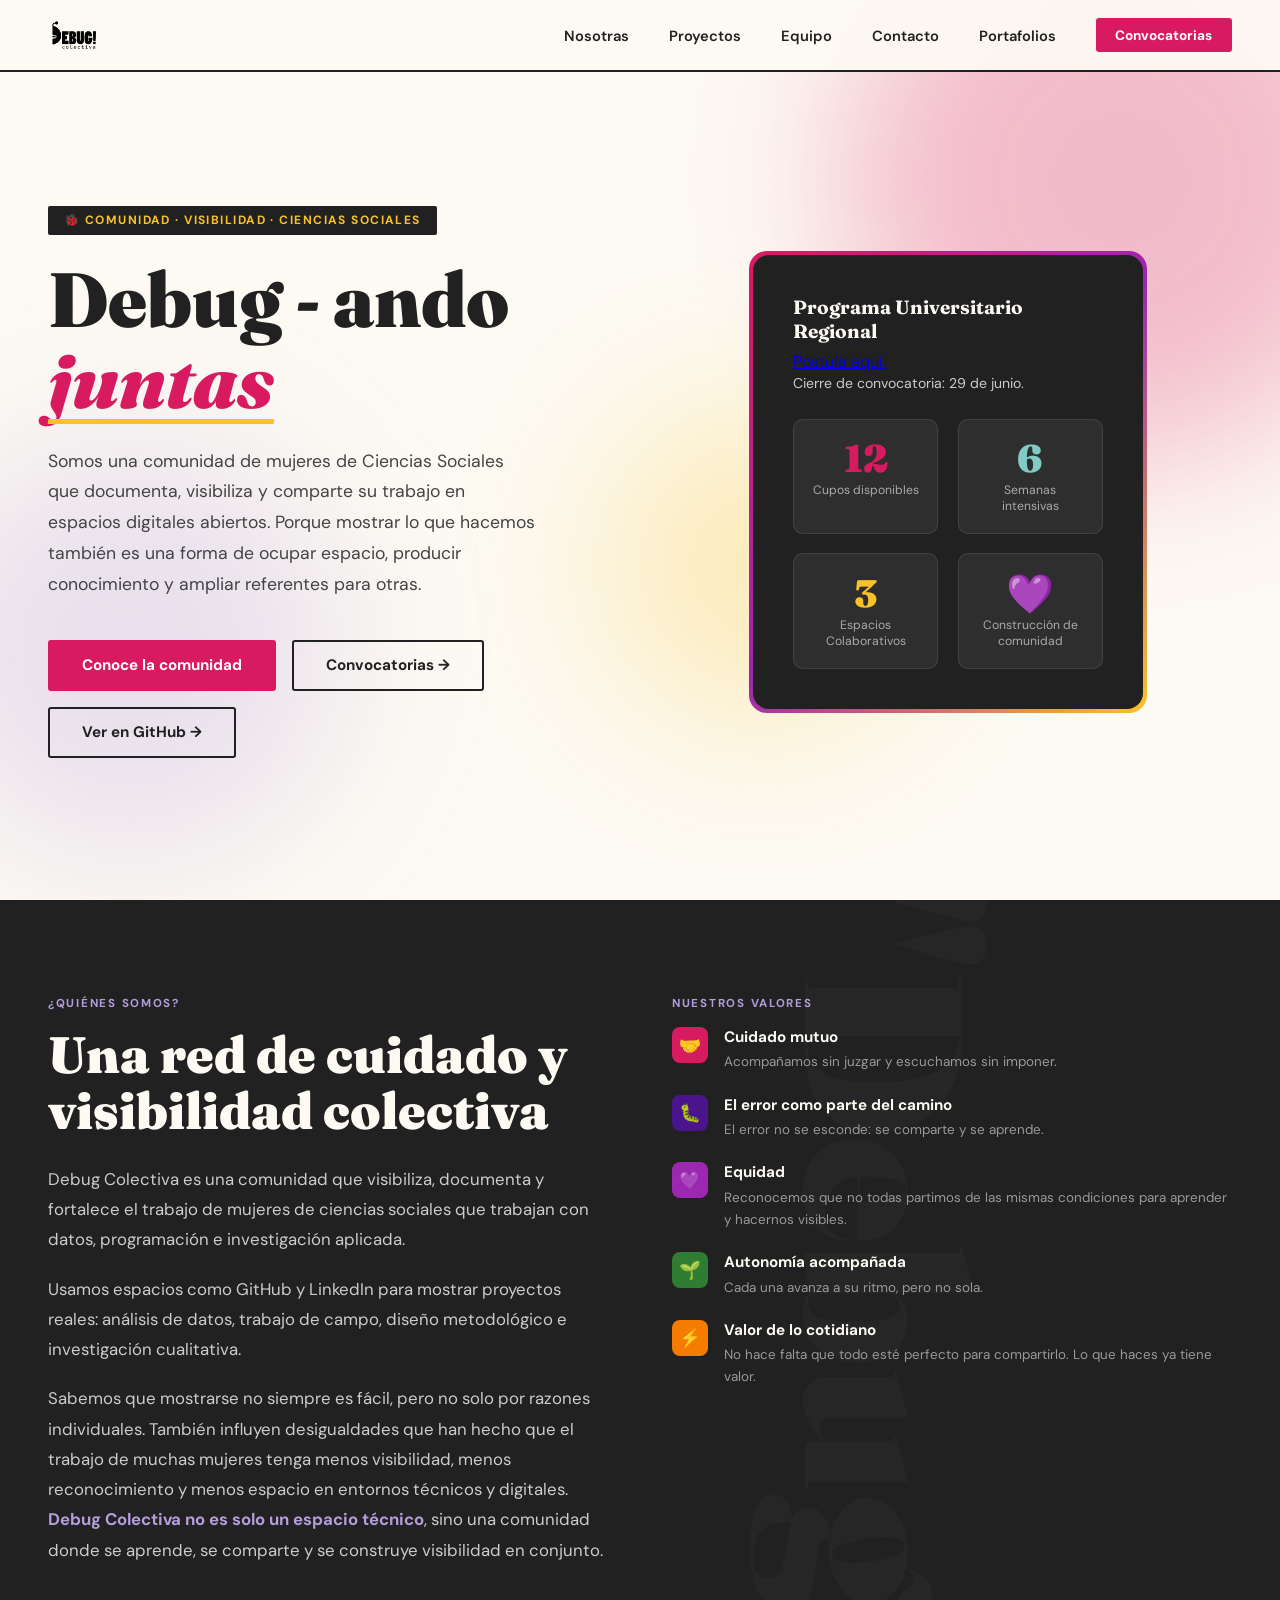
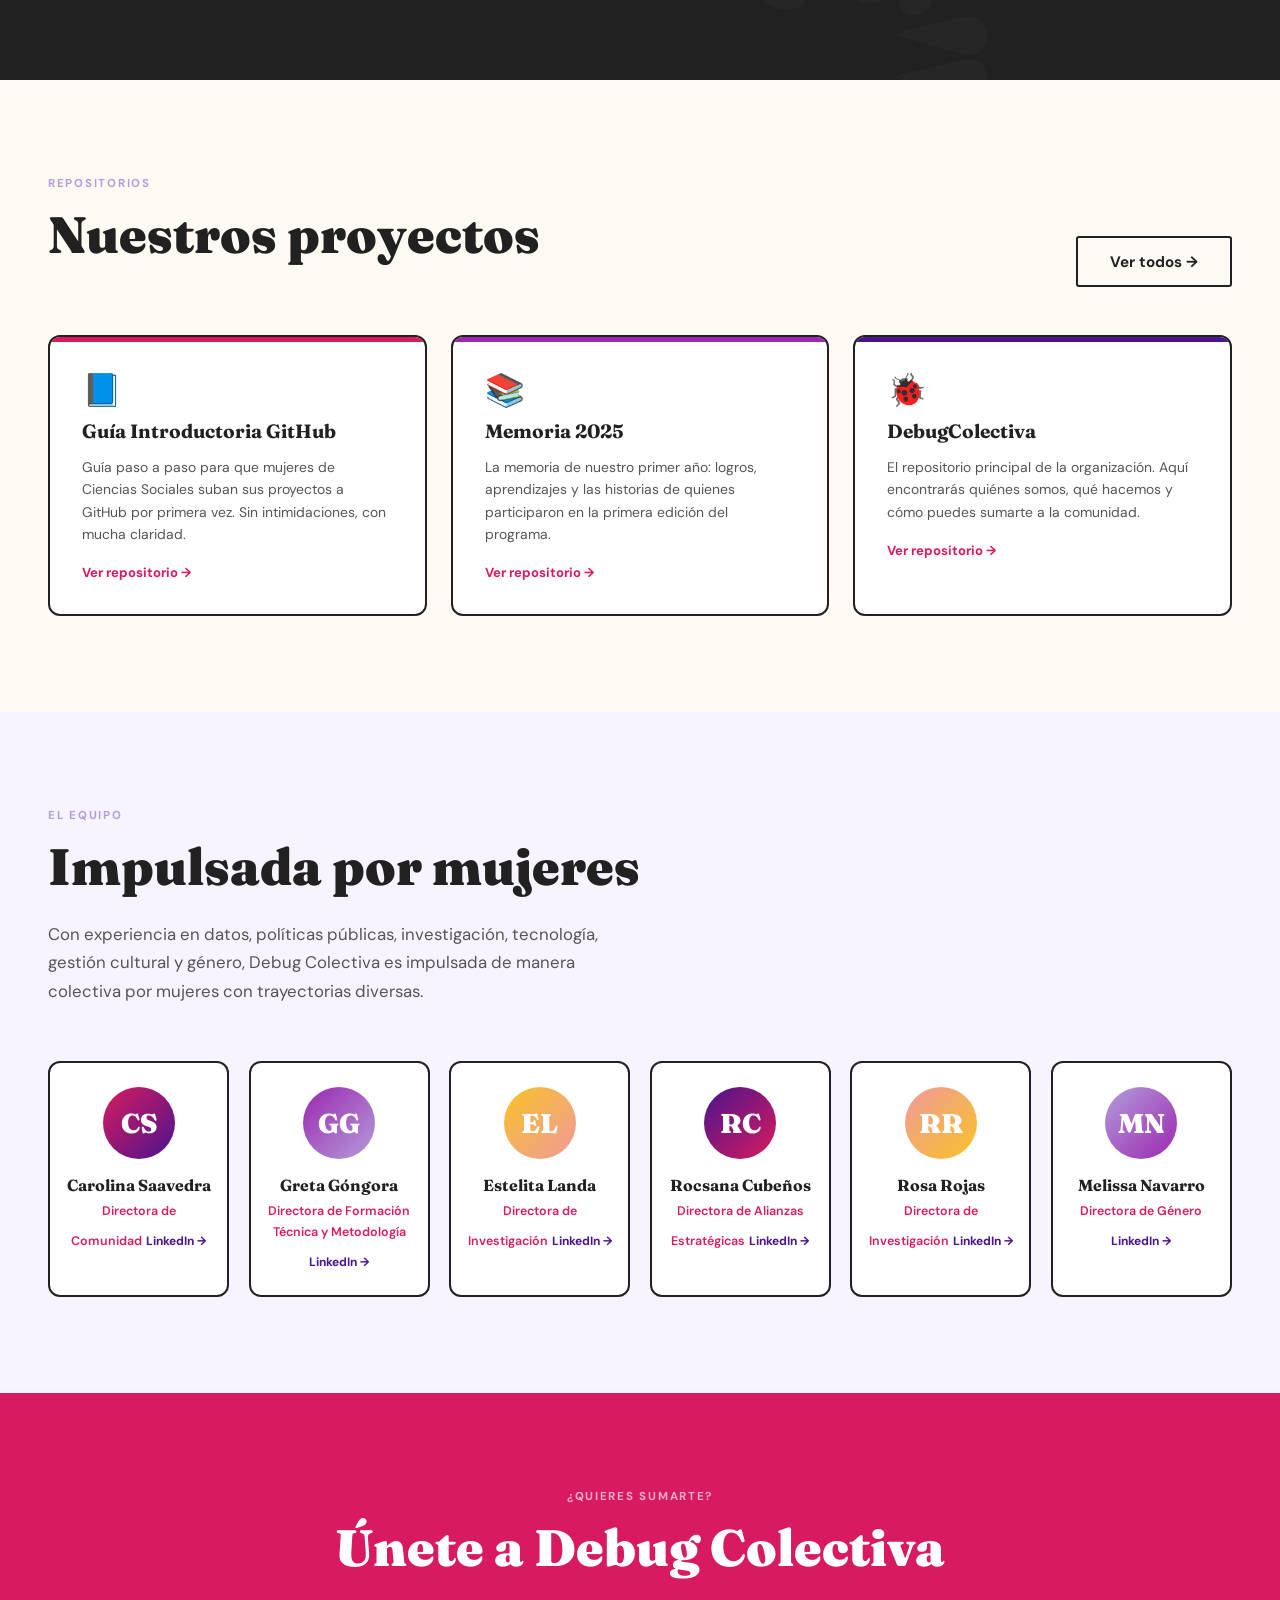
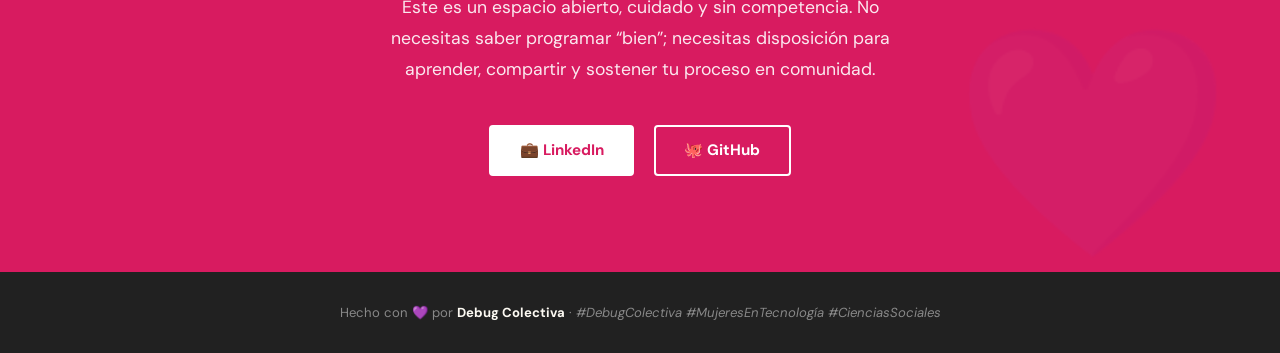
==== commit 270d713e: "uploading new page" ====
--- a/index.html
+++ b/index.html
@@ -7,453 +7,7 @@
   <link rel="preconnect" href="https://fonts.googleapis.com"/>
   <link rel="preconnect" href="https://fonts.gstatic.com" crossorigin/>
   <link href="https://fonts.googleapis.com/css2?family=Fraunces:ital,wght@0,400;0,700;0,900;1,400&family=DM+Sans:wght@300;400;500;700&display=swap" rel="stylesheet"/>
-  <style>
-    :root {
-      /* Paleta oficial Debug Colectiva */
-      --pink:      #D81B60;  /* rosa fuerte */
-      --yellow:    #F9C228;  /* amarillo */
-      --lavender:  #B39DDB;  /* lila suave */
-      --babyblue:  #BBDEFB;  /* celeste */
-      --black:     #212121;  /* negro */
-      --lilac:     #CE93D8;  /* lila medio */
-      --salmon:    #EF9A9A;  /* salmón */
-      --plum:      #4A148C;  /* morado oscuro */
-      --purple:    #9C27B0;  /* morado */
-
-      --ink:   #212121;
-      --cream: #FDFAF3;
-      --soft:  #F8F4FF;
-    }
-
-    *, *::before, *::after { box-sizing: border-box; margin: 0; padding: 0; }
-    html { scroll-behavior: smooth; }
-
-    body {
-      font-family: 'DM Sans', sans-serif;
-      background: var(--cream);
-      color: var(--ink);
-      overflow-x: hidden;
-    }
-
-    /* ── NAV ── */
-    nav {
-      position: fixed; top: 0; left: 0; right: 0; z-index: 100;
-      display: flex; align-items: center; justify-content: space-between;
-      padding: 1rem 3rem;
-      background: rgba(253,250,243,0.92);
-      backdrop-filter: blur(14px);
-      border-bottom: 2.5px solid var(--ink);
-    }
-    .nav-logo img { height: 36px; display: block; }
-    nav ul { list-style: none; display: flex; gap: 2.5rem; align-items: center; }
-    nav ul a {
-      text-decoration: none; color: var(--ink);
-      font-weight: 600; font-size: .92rem;
-      position: relative; padding-bottom: 3px;
-    }
-    nav ul a::after {
-      content: ''; position: absolute; bottom: 0; left: 0;
-      width: 0; height: 2.5px; background: var(--pink);
-      transition: width .3s;
-    }
-    nav ul a:hover::after { width: 100%; }
-    .nav-btn {
-      display: inline-block;
-      background: var(--pink); color: #fff !important;
-      padding: .4rem 1.1rem; border-radius: 3px;
-      font-weight: 700 !important; font-size: .85rem !important;
-      text-decoration: none; border: 2px solid var(--pink);
-      transition: background .2s, transform .2s;
-    }
-    .nav-btn::after { display: none !important; }
-    .nav-btn:hover { background: var(--plum); border-color: var(--plum); transform: translateY(-2px); }
-
-    /* ── HERO ── */
-    #hero {
-      min-height: 100vh;
-      padding: 9rem 3rem 5rem;
-      display: grid;
-      grid-template-columns: 1fr 1fr;
-      align-items: center; gap: 3rem;
-      position: relative; overflow: hidden;
-    }
-
-    .hero-blobs { position: absolute; inset: 0; pointer-events: none; z-index: 0; }
-    .blob {
-      position: absolute; border-radius: 50%;
-      filter: blur(80px); opacity: .28;
-      animation: drift 12s ease-in-out infinite alternate;
-    }
-    .blob1 { width:560px; height:560px; background:var(--pink);    top:-100px; right:-120px; animation-delay:0s; }
-    .blob2 { width:420px; height:420px; background:var(--lavender); bottom:40px; left:-80px;  animation-delay:-4s; }
-    .blob3 { width:320px; height:320px; background:var(--yellow);   top:45%; right:28%;      animation-delay:-8s; }
-
-    @keyframes drift {
-      from { transform: translate(0,0) scale(1); }
-      to   { transform: translate(28px,18px) scale(1.06); }
-    }
-
-    .hero-text { position: relative; z-index: 1; }
-
-    .hero-tag {
-      display: inline-block;
-      background: var(--ink); color: var(--yellow);
-      font-size: .75rem; font-weight: 700;
-      letter-spacing: .12em; text-transform: uppercase;
-      padding: .4rem 1rem; border-radius: 2px;
-      margin-bottom: 1.6rem;
-    }
-
-    h1 {
-      font-family: 'Fraunces', serif;
-      font-size: clamp(3rem, 6vw, 5.5rem);
-      font-weight: 900; line-height: 1.05;
-      margin-bottom: 1.5rem;
-    }
-    h1 em {
-      font-style: italic; color: var(--pink);
-      position: relative;
-    }
-    h1 em::after {
-      content: ''; position: absolute;
-      bottom: 4px; left: 0; right: 0;
-      height: 5px; background: var(--yellow);
-      transform: skewX(-8deg);
-    }
-
-    .hero-desc {
-      font-size: 1.1rem; line-height: 1.75;
-      max-width: 490px; color: #444;
-      margin-bottom: 2.5rem;
-    }
-
-    .hero-ctas { display: flex; gap: 1rem; flex-wrap: wrap; }
-
-    .btn {
-      display: inline-block; padding: .85rem 2rem;
-      font-weight: 700; font-size: .95rem;
-      text-decoration: none; border-radius: 3px;
-      transition: transform .2s, box-shadow .2s;
-    }
-    .btn:hover { transform: translateY(-3px); box-shadow: 0 8px 24px rgba(0,0,0,.14); }
-    .btn-primary  { background: var(--pink);  color: #fff; border: 2px solid var(--pink); }
-    .btn-secondary{ background: transparent;  color: var(--ink); border: 2px solid var(--ink); }
-
-    .hero-visual {
-      position: relative; z-index: 1;
-      display: flex; justify-content: center; align-items: center;
-    }
-    .hero-card {
-      background: var(--ink); color: var(--cream);
-      padding: 2.5rem; border-radius: 16px; max-width: 390px;
-      position: relative;
-    }
-    .hero-card::before {
-      content: ''; position: absolute; inset: -4px; border-radius: 18px;
-      background: linear-gradient(135deg, var(--pink), var(--purple), var(--yellow));
-      z-index: -1;
-    }
-    .hero-card h3 { font-family:'Fraunces',serif; font-size:1.2rem; margin-bottom:.5rem; }
-    .hero-card p  { font-size:.88rem; color:#ccc; line-height:1.6; }
-    .stat-grid { display:grid; grid-template-columns:1fr 1fr; gap:1.2rem; margin-top:1.5rem; }
-    .stat {
-      background: rgba(255,255,255,.06);
-      border: 1px solid rgba(255,255,255,.1);
-      border-radius: 10px; padding: 1.2rem 1rem; text-align: center;
-    }
-    .stat-num {
-      font-family:'Fraunces',serif; font-size:2.4rem; font-weight:900; line-height:1;
-    }
-    .c-pink   { color: var(--pink); }
-    .c-teal   { color: #80CBC4; }
-    .c-yellow { color: var(--yellow); }
-    .c-lav    { color: var(--lavender); }
-    .stat-label { font-size:.76rem; color:#aaa; margin-top:.3rem; }
-
-    /* ── NOSOTRAS ── */
-    #nosotras {
-      padding: 6rem 3rem;
-      background: var(--ink); color: var(--cream);
-      position: relative; overflow: hidden;
-    }
-    #nosotras::before {
-      content: '"Debug"';
-      position: absolute; right:-1rem; top:50%;
-      transform: translateY(-50%) rotate(90deg);
-      font-family:'Fraunces',serif; font-size:14rem; font-weight:900;
-      color: rgba(255,255,255,.025); white-space:nowrap; pointer-events:none;
-    }
-    .section-label {
-      font-size:.72rem; font-weight:700; letter-spacing:.15em; text-transform:uppercase;
-      color: var(--lavender); margin-bottom:1rem;
-    }
-    h2 {
-      font-family:'Fraunces',serif;
-      font-size: clamp(2rem,4vw,3.5rem);
-      font-weight:900; line-height:1.1; margin-bottom:1.5rem;
-    }
-    .about-grid { display:grid; grid-template-columns:1fr 1fr; gap:4rem; align-items:start; }
-    .about-text p { font-size:1.05rem; line-height:1.8; color:#ccc; margin-bottom:1.2rem; }
-
-    .values-list { list-style:none; margin-top:1rem; }
-    .values-list li { display:flex; align-items:flex-start; gap:1rem; margin-bottom:1.4rem; }
-    .values-list .icon {
-      min-width:36px; height:36px; border-radius:8px;
-      display:flex; align-items:center; justify-content:center; font-size:1.1rem;
-    }
-    .vi1 { background:var(--pink); }
-    .vi2 { background:var(--plum); }
-    .vi3 { background:var(--purple); }
-    .vi4 { background:#2E7D32; }
-    .vi5 { background:#F57C00; }
-    .values-list strong { display:block; font-size:.95rem; color:var(--cream); margin-bottom:.2rem; }
-    .values-list span   { font-size:.84rem; color:#999; line-height:1.5; }
-
-    /* ── PROYECTOS ── */
-    #proyectos { padding:6rem 3rem; background:var(--cream); }
-    .projects-header {
-      display:flex; justify-content:space-between; align-items:flex-end;
-      margin-bottom:3rem; flex-wrap:wrap; gap:1rem;
-    }
-    .projects-grid {
-      display:grid; grid-template-columns:repeat(auto-fill,minmax(290px,1fr)); gap:1.5rem;
-    }
-    .project-card {
-      border: 2.5px solid var(--ink); border-radius:12px;
-      padding:2rem; position:relative; overflow:hidden;
-      transition: transform .25s, box-shadow .25s;
-      background: #fff;
-    }
-    .project-card:hover { transform:translateY(-6px); box-shadow:7px 7px 0 var(--ink); }
-    .accent-bar { position:absolute; top:0; left:0; right:0; height:5px; }
-    .project-card:nth-child(1) .accent-bar { background:var(--pink); }
-    .project-card:nth-child(2) .accent-bar { background:var(--purple); }
-    .project-card:nth-child(3) .accent-bar { background:var(--plum); }
-    .project-card:nth-child(4) .accent-bar { background:var(--lavender); }
-    .project-card h3 { font-family:'Fraunces',serif; font-size:1.2rem; font-weight:700; margin:.5rem 0 .8rem; }
-    .project-card p  { font-size:.87rem; color:#555; line-height:1.6; }
-    .project-card a  {
-      display:inline-flex; align-items:center; gap:.4rem;
-      margin-top:1.2rem; font-size:.82rem; font-weight:700;
-      text-decoration:none; color:var(--pink);
-    }
-    .project-card a:hover { text-decoration:underline; }
-    .project-emoji { font-size:2rem; }
-
-    /* ── EQUIPO ── */
-    #equipo { padding:6rem 3rem; background:var(--soft); }
-    .team-intro { max-width:600px; margin-bottom:3.5rem; }
-    .team-intro p { color:#555; font-size:1.05rem; line-height:1.7; margin-top:.8rem; }
-
-    .team-grid {
-      display:grid; grid-template-columns:repeat(6,1fr); gap:1.2rem;
-    }
-    @media (max-width:1100px) {
-      .team-grid { grid-template-columns:repeat(3,1fr); }
-    }
-    @media (max-width:600px) {
-      .team-grid { grid-template-columns:repeat(2,1fr); }
-    }
-    .member-card {
-      background:#fff; border:2.5px solid var(--ink);
-      border-radius:12px; padding:1.5rem 1rem; text-align:center;
-      transition:transform .25s, box-shadow .25s;
-      text-decoration:none; color:inherit; display:block;
-    }
-    .member-card:hover { transform:translateY(-5px) rotate(-1deg); box-shadow:6px 6px 0 var(--pink); }
-    .avatar {
-      width:72px; height:72px; border-radius:50%;
-      margin:0 auto 1rem;
-      display:flex; align-items:center; justify-content:center;
-      font-family:'Fraunces',serif; font-size:1.7rem; font-weight:900; color:#fff;
-    }
-    .av1 { background: linear-gradient(135deg, var(--pink),    var(--plum)); }
-    .av2 { background: linear-gradient(135deg, var(--purple),  var(--lavender)); }
-    .av3 { background: linear-gradient(135deg, var(--yellow),  var(--salmon)); }
-    .av4 { background: linear-gradient(135deg, var(--plum),    var(--pink)); }
-    .av5 { background: linear-gradient(135deg, var(--salmon),  var(--yellow)); }
-    .av6 { background: linear-gradient(135deg, var(--lavender), var(--purple)); }
-    .member-card h4 { font-family:'Fraunces',serif; font-weight:700; font-size:1rem; margin-bottom:.25rem; }
-    .member-card .role { font-size:.78rem; color: var(--pink); font-weight:600; }
-    .li-link {
-      display:inline-block; margin-top:.8rem;
-      font-size:.75rem; font-weight:700;
-      color:var(--plum); text-decoration:none;
-    }
-    .li-link:hover { text-decoration:underline; }
-
-    .alumni-section { margin-top:3rem; }
-    .alumni-section h3 { font-family:'Fraunces',serif; font-size:1.3rem; margin-bottom:1.2rem; color:#777; }
-    .alumni-list { display:flex; flex-wrap:wrap; gap:.6rem; }
-    .alumni-chip {
-      background:#fff; border:2px solid #ddd; border-radius:30px;
-      padding:.45rem 1rem; font-size:.82rem; text-decoration:none; color:#555;
-      transition:border-color .2s, color .2s;
-    }
-    .alumni-chip:hover { border-color:var(--pink); color:var(--pink); }
-
-    /* ── CONTACTO ── */
-    #contacto {
-      padding:6rem 3rem; text-align:center;
-      background: var(--pink); color:#fff;
-      position:relative; overflow:hidden;
-    }
-    #contacto::after {
-      content:'💜'; position:absolute; right:3rem; bottom:-1rem;
-      font-size:14rem; opacity:.08; pointer-events:none;
-    }
-    #contacto .section-label { color:rgba(255,255,255,.65); }
-    #contacto h2   { color:#fff; margin-bottom:1rem; }
-    #contacto p    { font-size:1.1rem; opacity:.9; max-width:520px; margin:0 auto 2.5rem; line-height:1.75; }
-
-    .contact-links { display:flex; justify-content:center; gap:1.2rem; flex-wrap:wrap; }
-    .contact-link {
-      display:flex; align-items:center; gap:.6rem;
-      background:#fff; color:var(--pink);
-      padding:.85rem 1.8rem; border-radius:4px;
-      font-weight:700; font-size:.95rem;
-      text-decoration:none; border:2px solid #fff;
-      transition:transform .2s, box-shadow .2s;
-    }
-    .contact-link:hover { transform:translateY(-3px); box-shadow:0 8px 24px rgba(0,0,0,.2); }
-    .contact-link.ghost { background:transparent; color:#fff; }
-    .contact-link.ghost:hover { background:rgba(255,255,255,.1); }
-
-    /* ── FOOTER ── */
-    footer { background:var(--ink); color:#888; text-align:center; padding:2rem; font-size:.82rem; }
-    footer strong { color:var(--cream); }
-
-    /* ── REVEAL ── */
-    .reveal { opacity:0; transform:translateY(28px); transition:opacity .7s ease, transform .7s ease; }
-    .reveal.visible { opacity:1; transform:translateY(0); }
-
-    /* ── HAMBURGER ── */
-    .nav-hamburger {
-      display: none; flex-direction: column; gap: 5px;
-      cursor: pointer; padding: .4rem; background: none; border: none;
-    }
-    .nav-hamburger span {
-      display: block; width: 24px; height: 2.5px;
-      background: var(--ink); border-radius: 2px;
-      transition: transform .3s, opacity .3s;
-    }
-    .nav-hamburger.open span:nth-child(1) { transform: translateY(7.5px) rotate(45deg); }
-    .nav-hamburger.open span:nth-child(2) { opacity: 0; }
-    .nav-hamburger.open span:nth-child(3) { transform: translateY(-7.5px) rotate(-45deg); }
-
-    /* ── RESPONSIVE ── */
-    @media (max-width: 768px) {
-      /* nav mobile */
-      nav { padding: 1rem 1.5rem; }
-      .nav-hamburger { display: flex; }
-      nav ul {
-        display: none; flex-direction: column;
-        position: fixed; top: 65px; left: 0; right: 0;
-        background: var(--cream); border-bottom: 2.5px solid var(--ink);
-        padding: 1.5rem 1.5rem 2rem; gap: 1.2rem; z-index: 99;
-      }
-      nav ul.open { display: flex; }
-      nav ul li { width: 100%; }
-      nav ul a { font-size: 1rem; }
-      .nav-btn { display: block; text-align: center; padding: .7rem 1rem; }
-
-      /* hero mobile */
-      #hero { grid-template-columns: 1fr; padding: 7rem 1.5rem 3rem; }
-      .hero-visual { display: none; }
-      h1 { font-size: clamp(2.4rem, 9vw, 3.2rem); }
-      .hero-ctas { flex-direction: column; }
-      .hero-ctas .btn { text-align: center; }
-
-      /* secciones */
-      .about-grid { grid-template-columns: 1fr; gap: 2rem; }
-      #nosotras, #proyectos, #equipo, #contacto { padding: 3.5rem 1.5rem; }
-
-      /* convocatoria banner */
-      .conv-banner { flex-direction: column; text-align: center; gap: 1.2rem; }
-      .conv-banner-text { align-items: center; }
-      .cupos-row { justify-content: center; }
-
-      /* equipo */
-      .team-grid { grid-template-columns: repeat(2, 1fr) !important; gap: 1rem; }
-      .member-card { padding: 1.2rem .8rem; }
-      .avatar { width: 56px; height: 56px; font-size: 1.3rem; }
-
-      /* contacto */
-      #contacto { padding: 3.5rem 1.5rem; }
-      #contacto::after { font-size: 8rem; right: 1rem; }
-    }
-
-    @media (max-width: 400px) {
-      .team-grid { grid-template-columns: 1fr 1fr !important; }
-    }
-
-    /* ── CONVOCATORIA BANNER ── */
-    #conv-programa {
-      padding: 0 3rem 5rem;
-      background: var(--cream);
-    }
-    .conv-banner {
-      background: var(--plum);
-      border-radius: 20px;
-      padding: 2.5rem 3rem;
-      display: flex;
-      align-items: center;
-      justify-content: space-between;
-      gap: 2rem;
-      position: relative;
-      overflow: hidden;
-      border: 3px solid var(--ink);
-    }
-    .conv-banner::before {
-      content: '🎓';
-      position: absolute; right: 2rem; top: 50%;
-      transform: translateY(-50%);
-      font-size: 8rem; opacity: .08; pointer-events: none;
-    }
-    .conv-banner-text {
-      display: flex; flex-direction: column; gap: .6rem; z-index: 1;
-    }
-    .conv-banner-label {
-      font-size: .72rem; font-weight: 700; letter-spacing: .15em;
-      text-transform: uppercase; color: var(--yellow);
-    }
-    .conv-banner h3 {
-      font-family: 'Fraunces', serif;
-      font-size: clamp(1.4rem, 3vw, 2rem);
-      font-weight: 900; color: #fff; line-height: 1.15;
-    }
-    .conv-banner p {
-      font-size: .9rem; color: rgba(255,255,255,.75); max-width: 460px; line-height: 1.6;
-    }
-    .cupos-row {
-      display: flex; align-items: center; gap: .8rem; margin-top: .4rem;
-    }
-    .cupos-badge {
-      background: var(--yellow); color: var(--ink);
-      font-weight: 900; font-size: 1rem;
-      padding: .3rem .9rem; border-radius: 30px;
-      font-family: 'Fraunces', serif;
-      white-space: nowrap;
-    }
-    .cupos-label {
-      font-size: .82rem; color: rgba(255,255,255,.7); font-weight: 500;
-    }
-    .conv-banner-cta {
-      z-index: 1; flex-shrink: 0;
-      display: inline-flex; align-items: center; gap: .5rem;
-      background: var(--yellow); color: var(--ink);
-      padding: 1rem 2rem; border-radius: 4px;
-      font-weight: 800; font-size: .95rem; text-decoration: none;
-      border: 2px solid var(--yellow);
-      transition: transform .2s, box-shadow .2s, background .2s;
-    }
-    .conv-banner-cta:hover {
-      transform: translateY(-3px);
-      box-shadow: 0 8px 24px rgba(0,0,0,.25);
-      background: #fff;
-    }
-
-  </style>
+  <link rel="stylesheet" href="styles.css"/>
 </head>
 <body>
 
@@ -470,6 +24,7 @@
     <li><a href="#proyectos">Proyectos</a></li>
     <li><a href="#equipo">Equipo</a></li>
     <li><a href="#contacto">Contacto</a></li>
+    <li><a href="portafolios.html">Portafolios</a></li>
     <li><a href="convocatorias.html" class="nav-btn"> Convocatorias</a></li>
   </ul>
 </nav>
--- a/styles.css
+++ b/styles.css
@@ -0,0 +1,444 @@
+:root {
+      /* Paleta oficial Debug Colectiva */
+      --pink:      #D81B60;  /* rosa fuerte */
+      --yellow:    #F9C228;  /* amarillo */
+      --lavender:  #B39DDB;  /* lila suave */
+      --babyblue:  #BBDEFB;  /* celeste */
+      --black:     #212121;  /* negro */
+      --lilac:     #CE93D8;  /* lila medio */
+      --salmon:    #EF9A9A;  /* salmón */
+      --plum:      #4A148C;  /* morado oscuro */
+      --purple:    #9C27B0;  /* morado */
+
+      --ink:   #212121;
+      --cream: #FDFAF3;
+      --soft:  #F8F4FF;
+    }
+
+    *, *::before, *::after { box-sizing: border-box; margin: 0; padding: 0; }
+    html { scroll-behavior: smooth; }
+
+    body {
+      font-family: 'DM Sans', sans-serif;
+      background: var(--cream);
+      color: var(--ink);
+      overflow-x: hidden;
+    }
+
+    /* ── NAV ── */
+    nav {
+      position: fixed; top: 0; left: 0; right: 0; z-index: 100;
+      display: flex; align-items: center; justify-content: space-between;
+      padding: 1rem 3rem;
+      background: rgba(253,250,243,0.92);
+      backdrop-filter: blur(14px);
+      border-bottom: 2.5px solid var(--ink);
+    }
+    .nav-logo img { height: 36px; display: block; }
+    nav ul { list-style: none; display: flex; gap: 2.5rem; align-items: center; }
+    nav ul a {
+      text-decoration: none; color: var(--ink);
+      font-weight: 600; font-size: .92rem;
+      position: relative; padding-bottom: 3px;
+    }
+    nav ul a::after {
+      content: ''; position: absolute; bottom: 0; left: 0;
+      width: 0; height: 2.5px; background: var(--pink);
+      transition: width .3s;
+    }
+    nav ul a:hover::after { width: 100%; }
+    .nav-btn {
+      display: inline-block;
+      background: var(--pink); color: #fff !important;
+      padding: .4rem 1.1rem; border-radius: 3px;
+      font-weight: 700 !important; font-size: .85rem !important;
+      text-decoration: none; border: 2px solid var(--pink);
+      transition: background .2s, transform .2s;
+    }
+    .nav-btn::after { display: none !important; }
+    .nav-btn:hover { background: var(--plum); border-color: var(--plum); transform: translateY(-2px); }
+
+    /* ── HERO ── */
+    #hero {
+      min-height: 100vh;
+      padding: 9rem 3rem 5rem;
+      display: grid;
+      grid-template-columns: 1fr 1fr;
+      align-items: center; gap: 3rem;
+      position: relative; overflow: hidden;
+    }
+
+    .hero-blobs { position: absolute; inset: 0; pointer-events: none; z-index: 0; }
+    .blob {
+      position: absolute; border-radius: 50%;
+      filter: blur(80px); opacity: .28;
+      animation: drift 12s ease-in-out infinite alternate;
+    }
+    .blob1 { width:560px; height:560px; background:var(--pink);    top:-100px; right:-120px; animation-delay:0s; }
+    .blob2 { width:420px; height:420px; background:var(--lavender); bottom:40px; left:-80px;  animation-delay:-4s; }
+    .blob3 { width:320px; height:320px; background:var(--yellow);   top:45%; right:28%;      animation-delay:-8s; }
+
+    @keyframes drift {
+      from { transform: translate(0,0) scale(1); }
+      to   { transform: translate(28px,18px) scale(1.06); }
+    }
+
+    .hero-text { position: relative; z-index: 1; }
+
+    .hero-tag {
+      display: inline-block;
+      background: var(--ink); color: var(--yellow);
+      font-size: .75rem; font-weight: 700;
+      letter-spacing: .12em; text-transform: uppercase;
+      padding: .4rem 1rem; border-radius: 2px;
+      margin-bottom: 1.6rem;
+    }
+
+    h1 {
+      font-family: 'Fraunces', serif;
+      font-size: clamp(3rem, 6vw, 5.5rem);
+      font-weight: 900; line-height: 1.05;
+      margin-bottom: 1.5rem;
+    }
+    h1 em {
+      font-style: italic; color: var(--pink);
+      position: relative;
+    }
+    h1 em::after {
+      content: ''; position: absolute;
+      bottom: 4px; left: 0; right: 0;
+      height: 5px; background: var(--yellow);
+      transform: skewX(-8deg);
+    }
+
+    .hero-desc {
+      font-size: 1.1rem; line-height: 1.75;
+      max-width: 490px; color: #444;
+      margin-bottom: 2.5rem;
+    }
+
+    .hero-ctas { display: flex; gap: 1rem; flex-wrap: wrap; }
+
+    .btn {
+      display: inline-block; padding: .85rem 2rem;
+      font-weight: 700; font-size: .95rem;
+      text-decoration: none; border-radius: 3px;
+      transition: transform .2s, box-shadow .2s;
+    }
+    .btn:hover { transform: translateY(-3px); box-shadow: 0 8px 24px rgba(0,0,0,.14); }
+    .btn-primary  { background: var(--pink);  color: #fff; border: 2px solid var(--pink); }
+    .btn-secondary{ background: transparent;  color: var(--ink); border: 2px solid var(--ink); }
+
+    .hero-visual {
+      position: relative; z-index: 1;
+      display: flex; justify-content: center; align-items: center;
+    }
+    .hero-card {
+      background: var(--ink); color: var(--cream);
+      padding: 2.5rem; border-radius: 16px; max-width: 390px;
+      position: relative;
+    }
+    .hero-card::before {
+      content: ''; position: absolute; inset: -4px; border-radius: 18px;
+      background: linear-gradient(135deg, var(--pink), var(--purple), var(--yellow));
+      z-index: -1;
+    }
+    .hero-card h3 { font-family:'Fraunces',serif; font-size:1.2rem; margin-bottom:.5rem; }
+    .hero-card p  { font-size:.88rem; color:#ccc; line-height:1.6; }
+    .stat-grid { display:grid; grid-template-columns:1fr 1fr; gap:1.2rem; margin-top:1.5rem; }
+    .stat {
+      background: rgba(255,255,255,.06);
+      border: 1px solid rgba(255,255,255,.1);
+      border-radius: 10px; padding: 1.2rem 1rem; text-align: center;
+    }
+    .stat-num {
+      font-family:'Fraunces',serif; font-size:2.4rem; font-weight:900; line-height:1;
+    }
+    .c-pink   { color: var(--pink); }
+    .c-teal   { color: #80CBC4; }
+    .c-yellow { color: var(--yellow); }
+    .c-lav    { color: var(--lavender); }
+    .stat-label { font-size:.76rem; color:#aaa; margin-top:.3rem; }
+
+    /* ── NOSOTRAS ── */
+    #nosotras {
+      padding: 6rem 3rem;
+      background: var(--ink); color: var(--cream);
+      position: relative; overflow: hidden;
+    }
+    #nosotras::before {
+      content: '"Debug"';
+      position: absolute; right:-1rem; top:50%;
+      transform: translateY(-50%) rotate(90deg);
+      font-family:'Fraunces',serif; font-size:14rem; font-weight:900;
+      color: rgba(255,255,255,.025); white-space:nowrap; pointer-events:none;
+    }
+    .section-label {
+      font-size:.72rem; font-weight:700; letter-spacing:.15em; text-transform:uppercase;
+      color: var(--lavender); margin-bottom:1rem;
+    }
+    h2 {
+      font-family:'Fraunces',serif;
+      font-size: clamp(2rem,4vw,3.5rem);
+      font-weight:900; line-height:1.1; margin-bottom:1.5rem;
+    }
+    .about-grid { display:grid; grid-template-columns:1fr 1fr; gap:4rem; align-items:start; }
+    .about-text p { font-size:1.05rem; line-height:1.8; color:#ccc; margin-bottom:1.2rem; }
+
+    .values-list { list-style:none; margin-top:1rem; }
+    .values-list li { display:flex; align-items:flex-start; gap:1rem; margin-bottom:1.4rem; }
+    .values-list .icon {
+      min-width:36px; height:36px; border-radius:8px;
+      display:flex; align-items:center; justify-content:center; font-size:1.1rem;
+    }
+    .vi1 { background:var(--pink); }
+    .vi2 { background:var(--plum); }
+    .vi3 { background:var(--purple); }
+    .vi4 { background:#2E7D32; }
+    .vi5 { background:#F57C00; }
+    .values-list strong { display:block; font-size:.95rem; color:var(--cream); margin-bottom:.2rem; }
+    .values-list span   { font-size:.84rem; color:#999; line-height:1.5; }
+
+    /* ── PROYECTOS ── */
+    #proyectos { padding:6rem 3rem; background:var(--cream); }
+    .projects-header {
+      display:flex; justify-content:space-between; align-items:flex-end;
+      margin-bottom:3rem; flex-wrap:wrap; gap:1rem;
+    }
+    .projects-grid {
+      display:grid; grid-template-columns:repeat(auto-fill,minmax(290px,1fr)); gap:1.5rem;
+    }
+    .project-card {
+      border: 2.5px solid var(--ink); border-radius:12px;
+      padding:2rem; position:relative; overflow:hidden;
+      transition: transform .25s, box-shadow .25s;
+      background: #fff;
+    }
+    .project-card:hover { transform:translateY(-6px); box-shadow:7px 7px 0 var(--ink); }
+    .accent-bar { position:absolute; top:0; left:0; right:0; height:5px; }
+    .project-card:nth-child(1) .accent-bar { background:var(--pink); }
+    .project-card:nth-child(2) .accent-bar { background:var(--purple); }
+    .project-card:nth-child(3) .accent-bar { background:var(--plum); }
+    .project-card:nth-child(4) .accent-bar { background:var(--lavender); }
+    .project-card h3 { font-family:'Fraunces',serif; font-size:1.2rem; font-weight:700; margin:.5rem 0 .8rem; }
+    .project-card p  { font-size:.87rem; color:#555; line-height:1.6; }
+    .project-card a  {
+      display:inline-flex; align-items:center; gap:.4rem;
+      margin-top:1.2rem; font-size:.82rem; font-weight:700;
+      text-decoration:none; color:var(--pink);
+    }
+    .project-card a:hover { text-decoration:underline; }
+    .project-emoji { font-size:2rem; }
+
+    /* ── EQUIPO ── */
+    #equipo { padding:6rem 3rem; background:var(--soft); }
+    .team-intro { max-width:600px; margin-bottom:3.5rem; }
+    .team-intro p { color:#555; font-size:1.05rem; line-height:1.7; margin-top:.8rem; }
+
+    .team-grid {
+      display:grid; grid-template-columns:repeat(6,1fr); gap:1.2rem;
+    }
+    @media (max-width:1100px) {
+      .team-grid { grid-template-columns:repeat(3,1fr); }
+    }
+    @media (max-width:600px) {
+      .team-grid { grid-template-columns:repeat(2,1fr); }
+    }
+    .member-card {
+      background:#fff; border:2.5px solid var(--ink);
+      border-radius:12px; padding:1.5rem 1rem; text-align:center;
+      transition:transform .25s, box-shadow .25s;
+      text-decoration:none; color:inherit; display:block;
+    }
+    .member-card:hover { transform:translateY(-5px) rotate(-1deg); box-shadow:6px 6px 0 var(--pink); }
+    .avatar {
+      width:72px; height:72px; border-radius:50%;
+      margin:0 auto 1rem;
+      display:flex; align-items:center; justify-content:center;
+      font-family:'Fraunces',serif; font-size:1.7rem; font-weight:900; color:#fff;
+    }
+    .av1 { background: linear-gradient(135deg, var(--pink),    var(--plum)); }
+    .av2 { background: linear-gradient(135deg, var(--purple),  var(--lavender)); }
+    .av3 { background: linear-gradient(135deg, var(--yellow),  var(--salmon)); }
+    .av4 { background: linear-gradient(135deg, var(--plum),    var(--pink)); }
+    .av5 { background: linear-gradient(135deg, var(--salmon),  var(--yellow)); }
+    .av6 { background: linear-gradient(135deg, var(--lavender), var(--purple)); }
+    .member-card h4 { font-family:'Fraunces',serif; font-weight:700; font-size:1rem; margin-bottom:.25rem; }
+    .member-card .role { font-size:.78rem; color: var(--pink); font-weight:600; }
+    .li-link {
+      display:inline-block; margin-top:.8rem;
+      font-size:.75rem; font-weight:700;
+      color:var(--plum); text-decoration:none;
+    }
+    .li-link:hover { text-decoration:underline; }
+
+    .alumni-section { margin-top:3rem; }
+    .alumni-section h3 { font-family:'Fraunces',serif; font-size:1.3rem; margin-bottom:1.2rem; color:#777; }
+    .alumni-list { display:flex; flex-wrap:wrap; gap:.6rem; }
+    .alumni-chip {
+      background:#fff; border:2px solid #ddd; border-radius:30px;
+      padding:.45rem 1rem; font-size:.82rem; text-decoration:none; color:#555;
+      transition:border-color .2s, color .2s;
+    }
+    .alumni-chip:hover { border-color:var(--pink); color:var(--pink); }
+
+    /* ── CONTACTO ── */
+    #contacto {
+      padding:6rem 3rem; text-align:center;
+      background: var(--pink); color:#fff;
+      position:relative; overflow:hidden;
+    }
+    #contacto::after {
+      content:'💜'; position:absolute; right:3rem; bottom:-1rem;
+      font-size:14rem; opacity:.08; pointer-events:none;
+    }
+    #contacto .section-label { color:rgba(255,255,255,.65); }
+    #contacto h2   { color:#fff; margin-bottom:1rem; }
+    #contacto p    { font-size:1.1rem; opacity:.9; max-width:520px; margin:0 auto 2.5rem; line-height:1.75; }
+
+    .contact-links { display:flex; justify-content:center; gap:1.2rem; flex-wrap:wrap; }
+    .contact-link {
+      display:flex; align-items:center; gap:.6rem;
+      background:#fff; color:var(--pink);
+      padding:.85rem 1.8rem; border-radius:4px;
+      font-weight:700; font-size:.95rem;
+      text-decoration:none; border:2px solid #fff;
+      transition:transform .2s, box-shadow .2s;
+    }
+    .contact-link:hover { transform:translateY(-3px); box-shadow:0 8px 24px rgba(0,0,0,.2); }
+    .contact-link.ghost { background:transparent; color:#fff; }
+    .contact-link.ghost:hover { background:rgba(255,255,255,.1); }
+
+    /* ── FOOTER ── */
+    footer { background:var(--ink); color:#888; text-align:center; padding:2rem; font-size:.82rem; }
+    footer strong { color:var(--cream); }
+
+    /* ── REVEAL ── */
+    .reveal { opacity:0; transform:translateY(28px); transition:opacity .7s ease, transform .7s ease; }
+    .reveal.visible { opacity:1; transform:translateY(0); }
+
+    /* ── HAMBURGER ── */
+    .nav-hamburger {
+      display: none; flex-direction: column; gap: 5px;
+      cursor: pointer; padding: .4rem; background: none; border: none;
+    }
+    .nav-hamburger span {
+      display: block; width: 24px; height: 2.5px;
+      background: var(--ink); border-radius: 2px;
+      transition: transform .3s, opacity .3s;
+    }
+    .nav-hamburger.open span:nth-child(1) { transform: translateY(7.5px) rotate(45deg); }
+    .nav-hamburger.open span:nth-child(2) { opacity: 0; }
+    .nav-hamburger.open span:nth-child(3) { transform: translateY(-7.5px) rotate(-45deg); }
+
+    /* ── RESPONSIVE ── */
+    @media (max-width: 768px) {
+      /* nav mobile */
+      nav { padding: 1rem 1.5rem; }
+      .nav-hamburger { display: flex; }
+      nav ul {
+        display: none; flex-direction: column;
+        position: fixed; top: 65px; left: 0; right: 0;
+        background: var(--cream); border-bottom: 2.5px solid var(--ink);
+        padding: 1.5rem 1.5rem 2rem; gap: 1.2rem; z-index: 99;
+      }
+      nav ul.open { display: flex; }
+      nav ul li { width: 100%; }
+      nav ul a { font-size: 1rem; }
+      .nav-btn { display: block; text-align: center; padding: .7rem 1rem; }
+
+      /* hero mobile */
+      #hero { grid-template-columns: 1fr; padding: 7rem 1.5rem 3rem; }
+      .hero-visual { display: none; }
+      h1 { font-size: clamp(2.4rem, 9vw, 3.2rem); }
+      .hero-ctas { flex-direction: column; }
+      .hero-ctas .btn { text-align: center; }
+
+      /* secciones */
+      .about-grid { grid-template-columns: 1fr; gap: 2rem; }
+      #nosotras, #proyectos, #equipo, #contacto { padding: 3.5rem 1.5rem; }
+
+      /* convocatoria banner */
+      .conv-banner { flex-direction: column; text-align: center; gap: 1.2rem; }
+      .conv-banner-text { align-items: center; }
+      .cupos-row { justify-content: center; }
+
+      /* equipo */
+      .team-grid { grid-template-columns: repeat(2, 1fr) !important; gap: 1rem; }
+      .member-card { padding: 1.2rem .8rem; }
+      .avatar { width: 56px; height: 56px; font-size: 1.3rem; }
+
+      /* contacto */
+      #contacto { padding: 3.5rem 1.5rem; }
+      #contacto::after { font-size: 8rem; right: 1rem; }
+    }
+
+    @media (max-width: 400px) {
+      .team-grid { grid-template-columns: 1fr 1fr !important; }
+    }
+
+    /* ── CONVOCATORIA BANNER ── */
+    #conv-programa {
+      padding: 0 3rem 5rem;
+      background: var(--cream);
+    }
+    .conv-banner {
+      background: var(--plum);
+      border-radius: 20px;
+      padding: 2.5rem 3rem;
+      display: flex;
+      align-items: center;
+      justify-content: space-between;
+      gap: 2rem;
+      position: relative;
+      overflow: hidden;
+      border: 3px solid var(--ink);
+    }
+    .conv-banner::before {
+      content: '🎓';
+      position: absolute; right: 2rem; top: 50%;
+      transform: translateY(-50%);
+      font-size: 8rem; opacity: .08; pointer-events: none;
+    }
+    .conv-banner-text {
+      display: flex; flex-direction: column; gap: .6rem; z-index: 1;
+    }
+    .conv-banner-label {
+      font-size: .72rem; font-weight: 700; letter-spacing: .15em;
+      text-transform: uppercase; color: var(--yellow);
+    }
+    .conv-banner h3 {
+      font-family: 'Fraunces', serif;
+      font-size: clamp(1.4rem, 3vw, 2rem);
+      font-weight: 900; color: #fff; line-height: 1.15;
+    }
+    .conv-banner p {
+      font-size: .9rem; color: rgba(255,255,255,.75); max-width: 460px; line-height: 1.6;
+    }
+    .cupos-row {
+      display: flex; align-items: center; gap: .8rem; margin-top: .4rem;
+    }
+    .cupos-badge {
+      background: var(--yellow); color: var(--ink);
+      font-weight: 900; font-size: 1rem;
+      padding: .3rem .9rem; border-radius: 30px;
+      font-family: 'Fraunces', serif;
+      white-space: nowrap;
+    }
+    .cupos-label {
+      font-size: .82rem; color: rgba(255,255,255,.7); font-weight: 500;
+    }
+    .conv-banner-cta {
+      z-index: 1; flex-shrink: 0;
+      display: inline-flex; align-items: center; gap: .5rem;
+      background: var(--yellow); color: var(--ink);
+      padding: 1rem 2rem; border-radius: 4px;
+      font-weight: 800; font-size: .95rem; text-decoration: none;
+      border: 2px solid var(--yellow);
+      transition: transform .2s, box-shadow .2s, background .2s;
+    }
+    .conv-banner-cta:hover {
+      transform: translateY(-3px);
+      box-shadow: 0 8px 24px rgba(0,0,0,.25);
+      background: #fff;
+    }
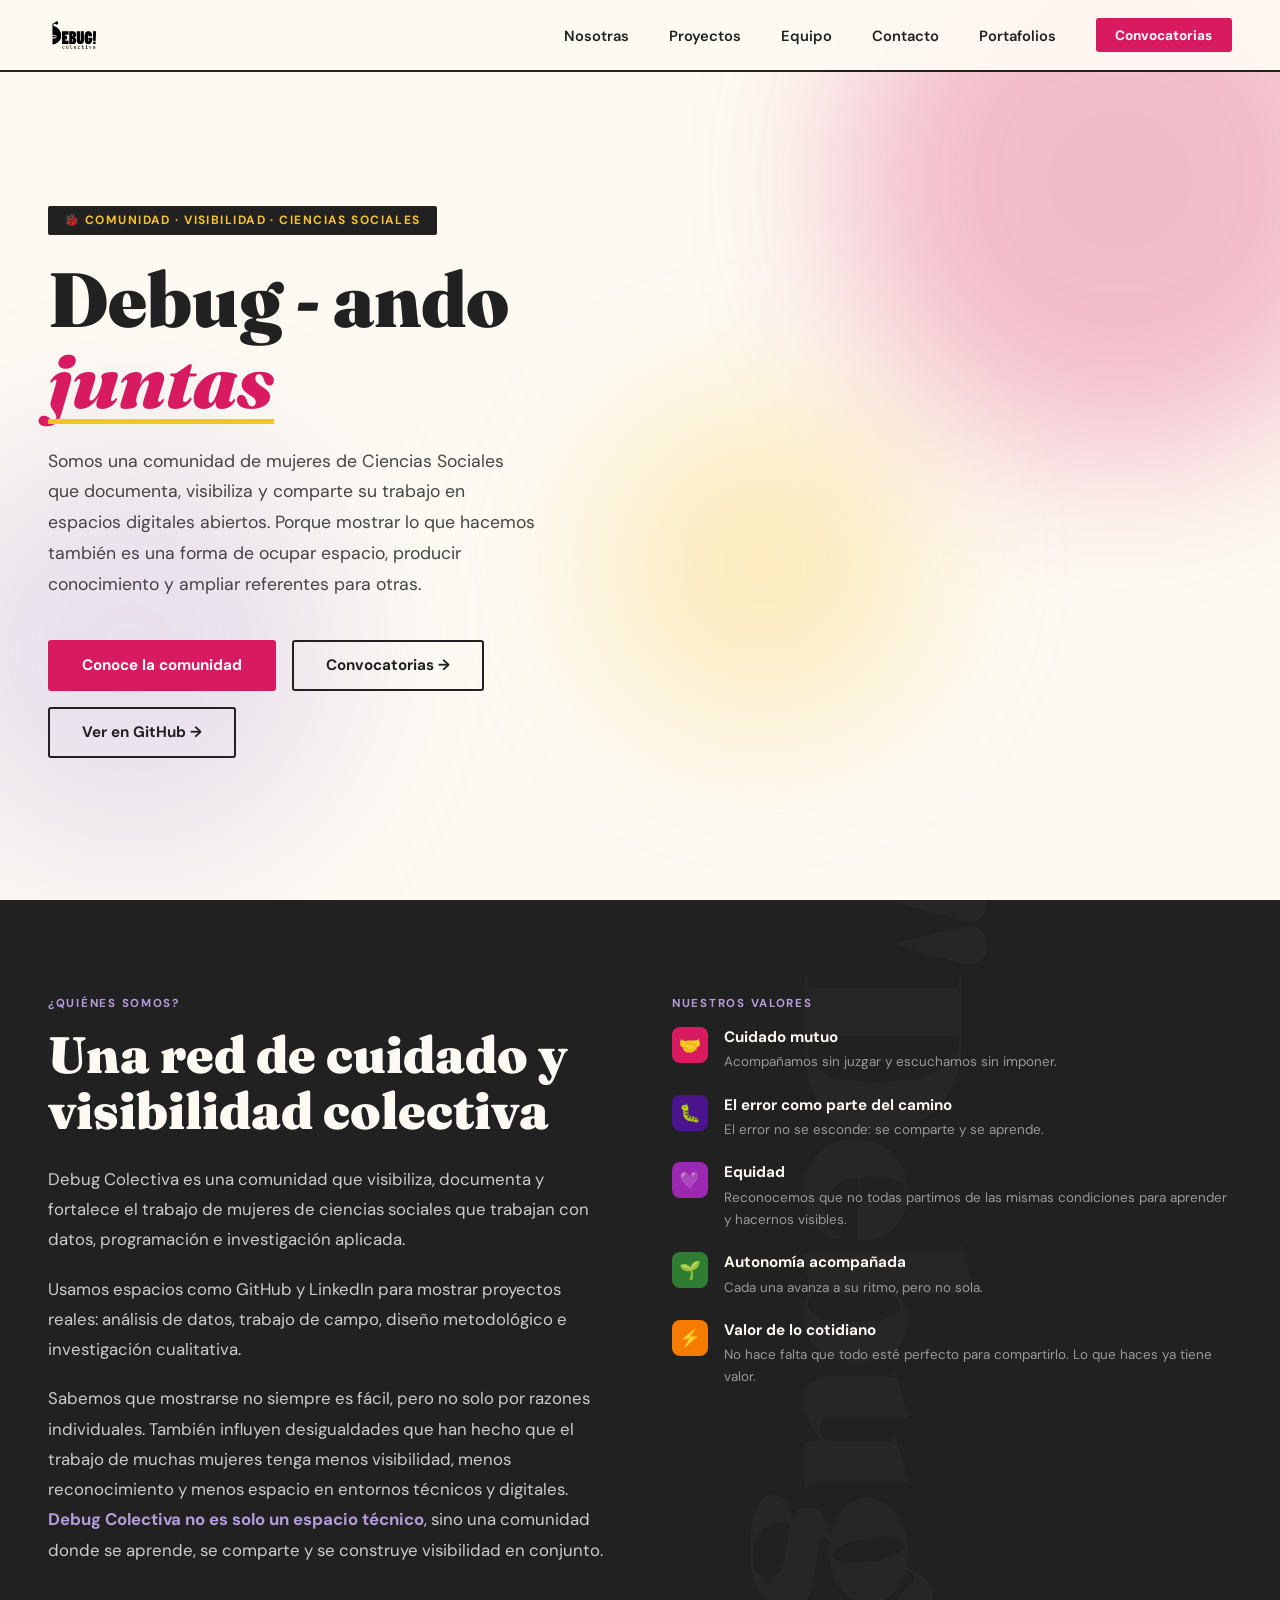
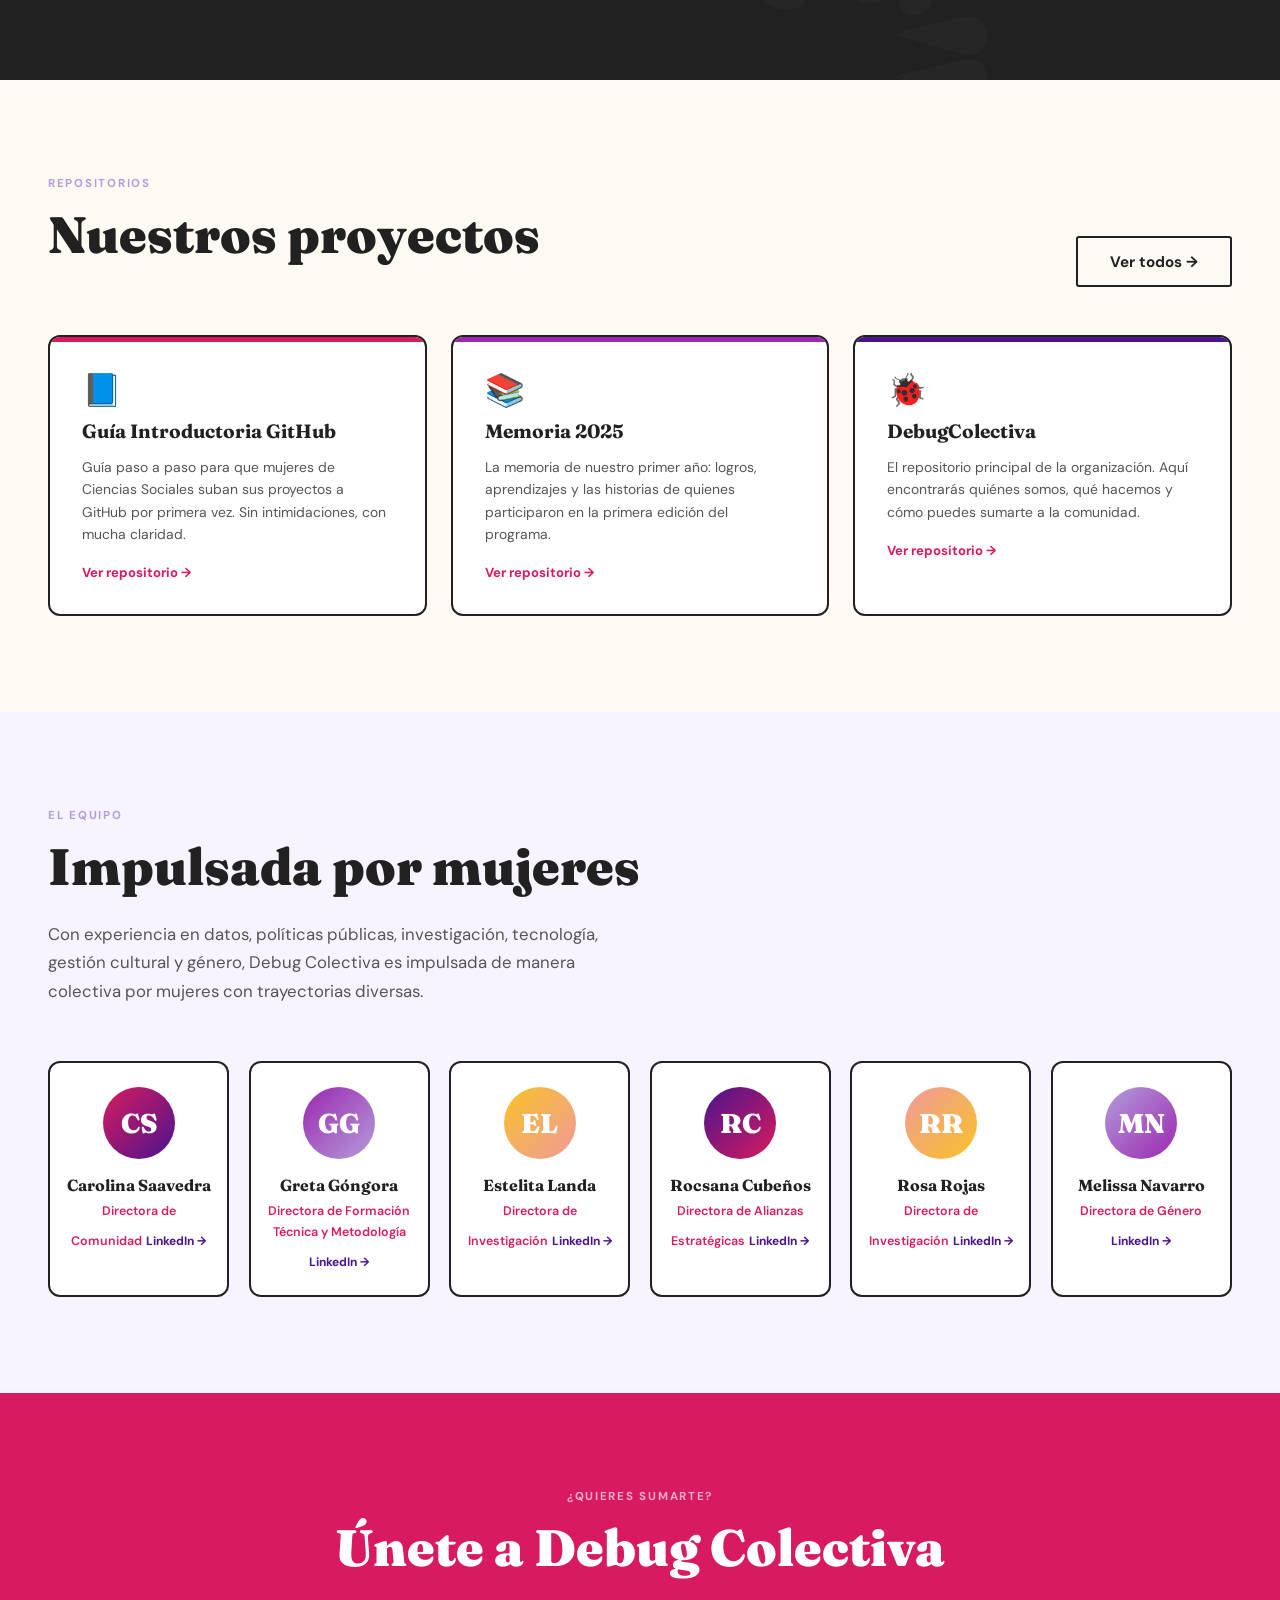
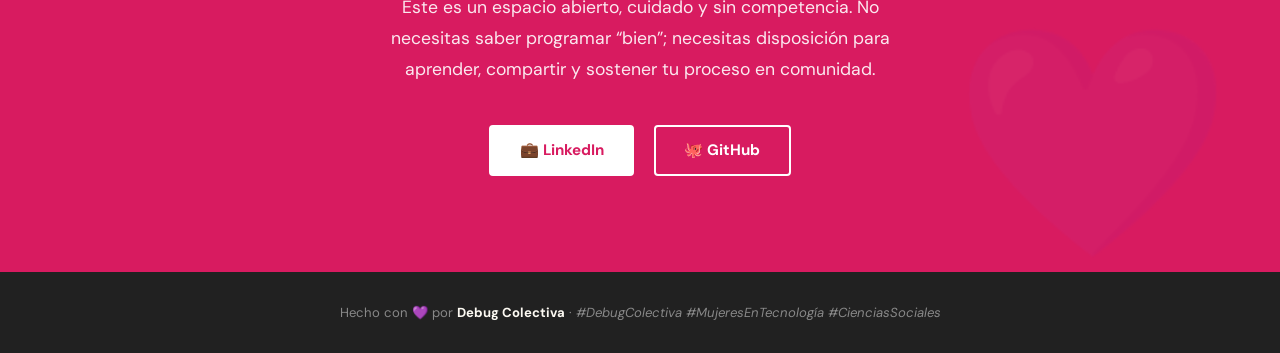
==== commit 04d9e901: "Update index.html" ====
--- a/index.html
+++ b/index.html
@@ -47,19 +47,6 @@
       <a href="#nosotras" class="btn btn-primary">Conoce la comunidad</a>
       <a href="convocatorias.html" class="btn btn-secondary"> Convocatorias →</a>
       <a href="https://github.com/DebugColectiva" target="_blank" class="btn btn-secondary">Ver en GitHub →</a>
-    </div>
-  </div>
-  <div class="hero-visual reveal">
-    <div class="hero-card">
-      <h3>Programa Universitario Regional</h3>
-      <a href="https://forms.gle/5WENkNLC3ZwE24HG7" target="_blank">Postula aquí.</a> 
-      <p>Cierre de convocatoria: 29 de junio.</p>
-      <div class="stat-grid">
-        <div class="stat"><div class="stat-num c-pink">12</div><div class="stat-label">Cupos disponibles</div></div>
-        <div class="stat"><div class="stat-num c-teal">6</div><div class="stat-label">Semanas intensivas</div></div>
-        <div class="stat"><div class="stat-num c-yellow">3</div><div class="stat-label">Espacios Colaborativos</div></div>
-        <div class="stat"><div class="stat-num c-lav">💜</div><div class="stat-label">Construcción de comunidad</div></div>
-      </div>
     </div>
   </div>
 </section>
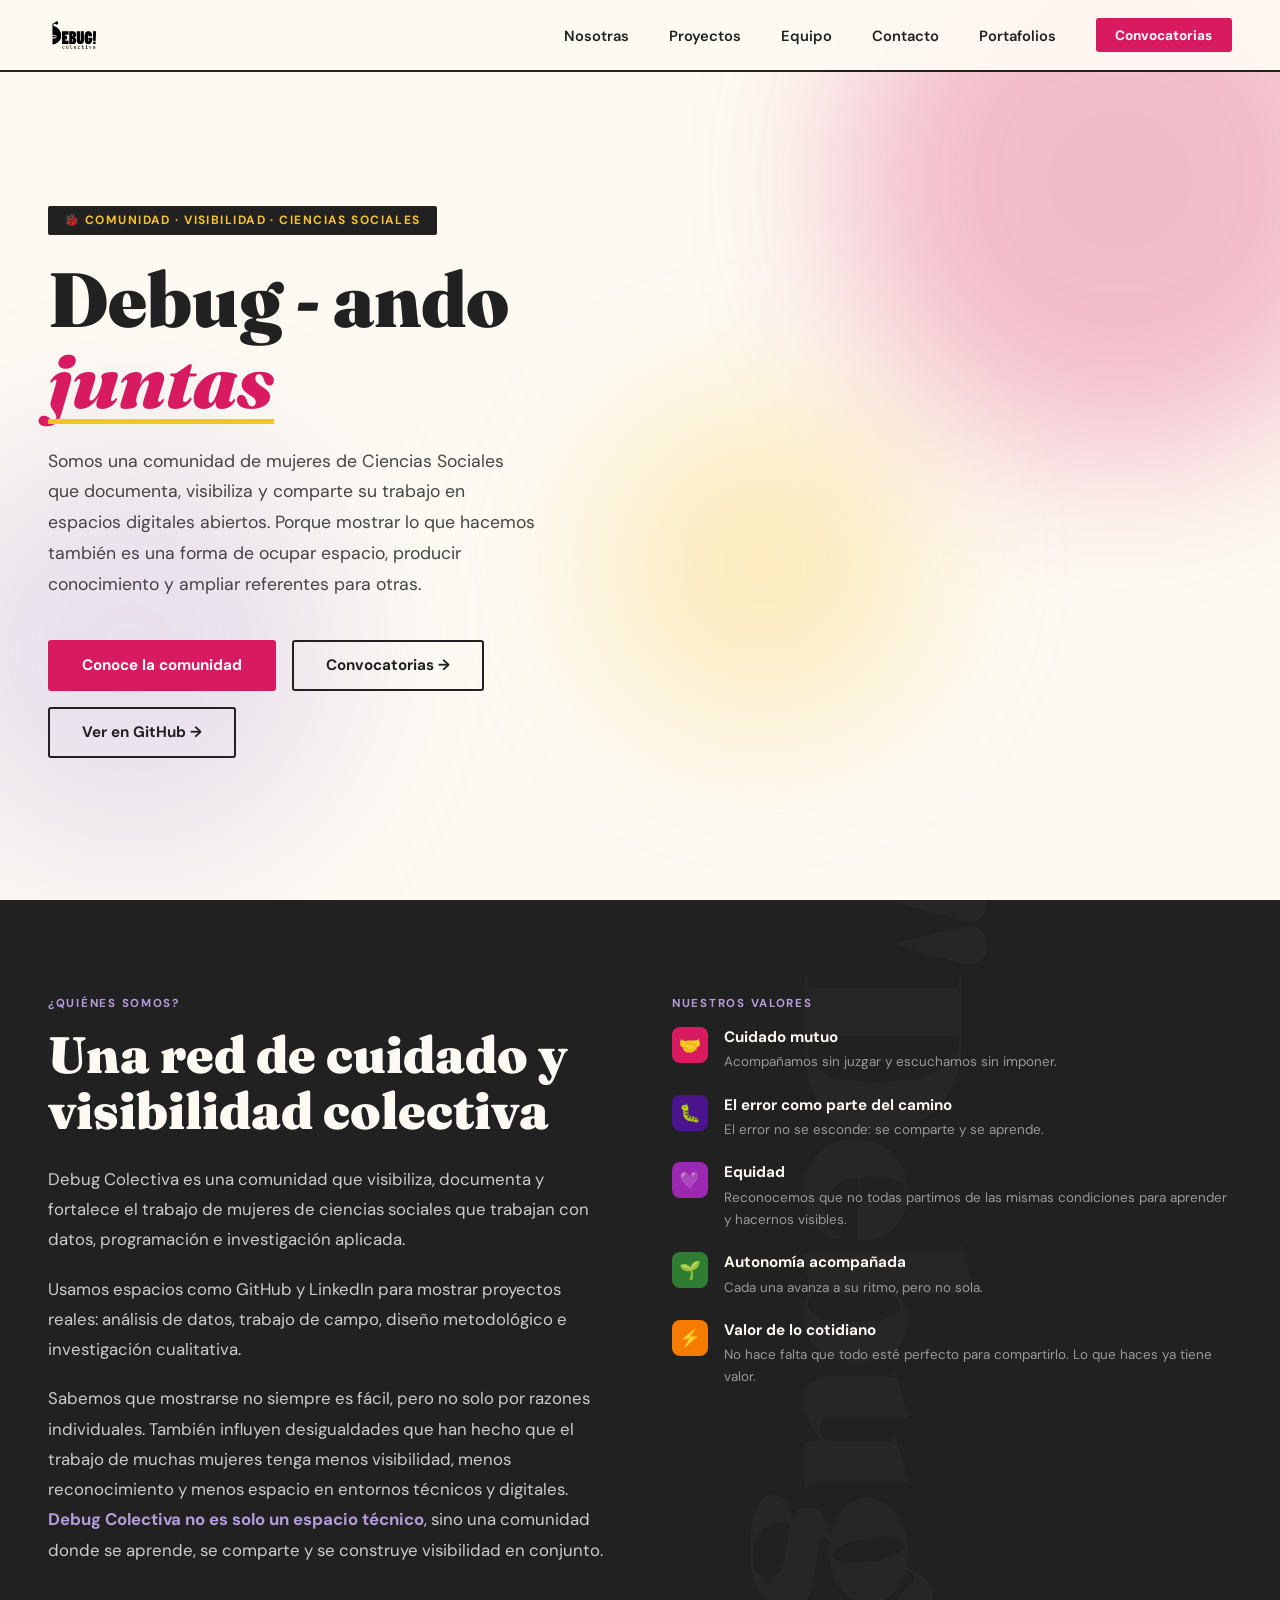
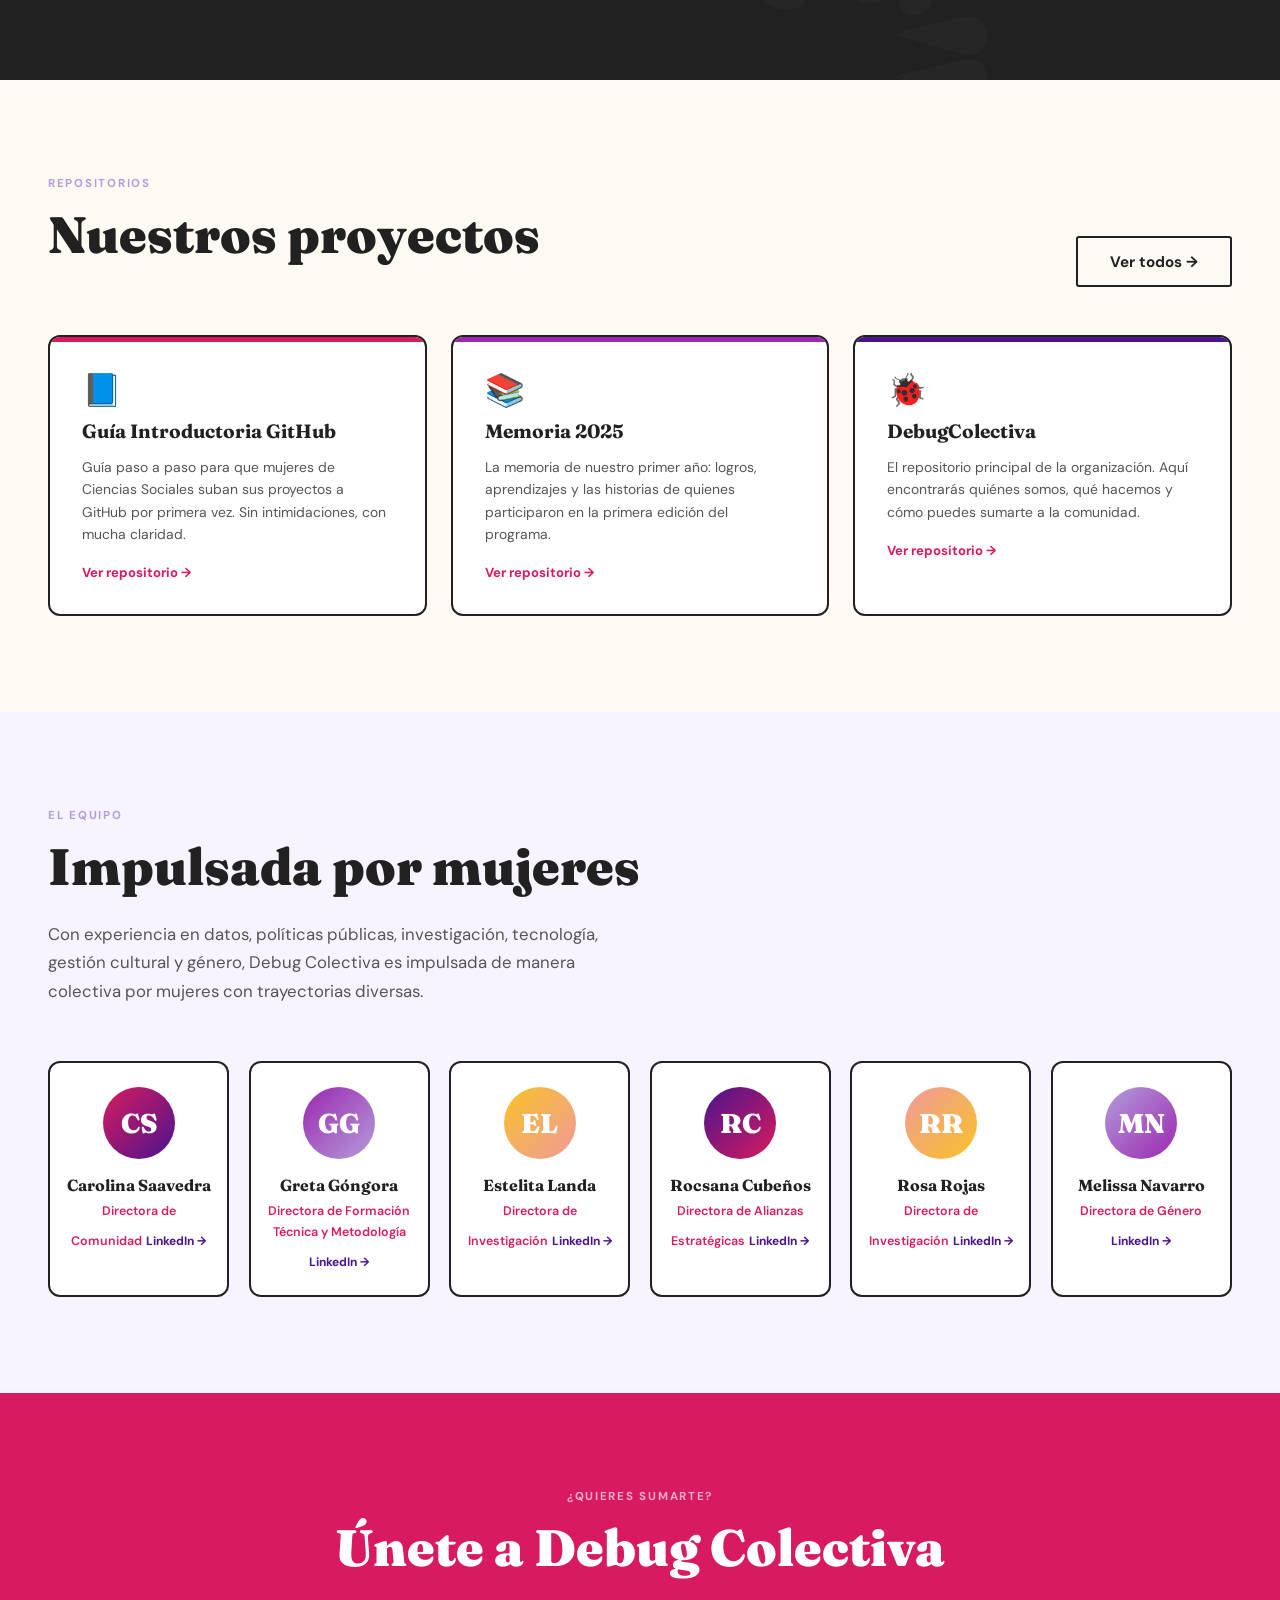
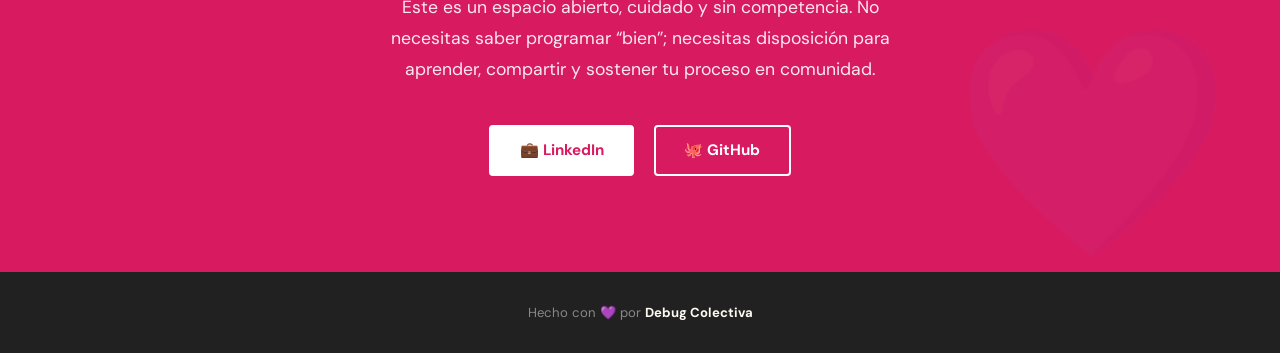
==== commit 19340153: "Update index.html" ====
--- a/index.html
+++ b/index.html
@@ -24,7 +24,7 @@
     <li><a href="#proyectos">Proyectos</a></li>
     <li><a href="#equipo">Equipo</a></li>
     <li><a href="#contacto">Contacto</a></li>
-    <li><a href="portafolios.html">Portafolios</a></li>
+    <li><a href="portafolio-ia_alt.html">Portafolios</a></li>
     <li><a href="convocatorias.html" class="nav-btn"> Convocatorias</a></li>
   </ul>
 </nav>
@@ -184,7 +184,7 @@
 
 <!-- FOOTER -->
 <footer>
-  <p>Hecho con 💜 por <strong>Debug Colectiva</strong> · <em>#DebugColectiva #MujeresEnTecnología #CienciasSociales</em></p>
+  <p>Hecho con 💜 por <strong>Debug Colectiva</strong> </p>
 </footer>
 
 <script>
